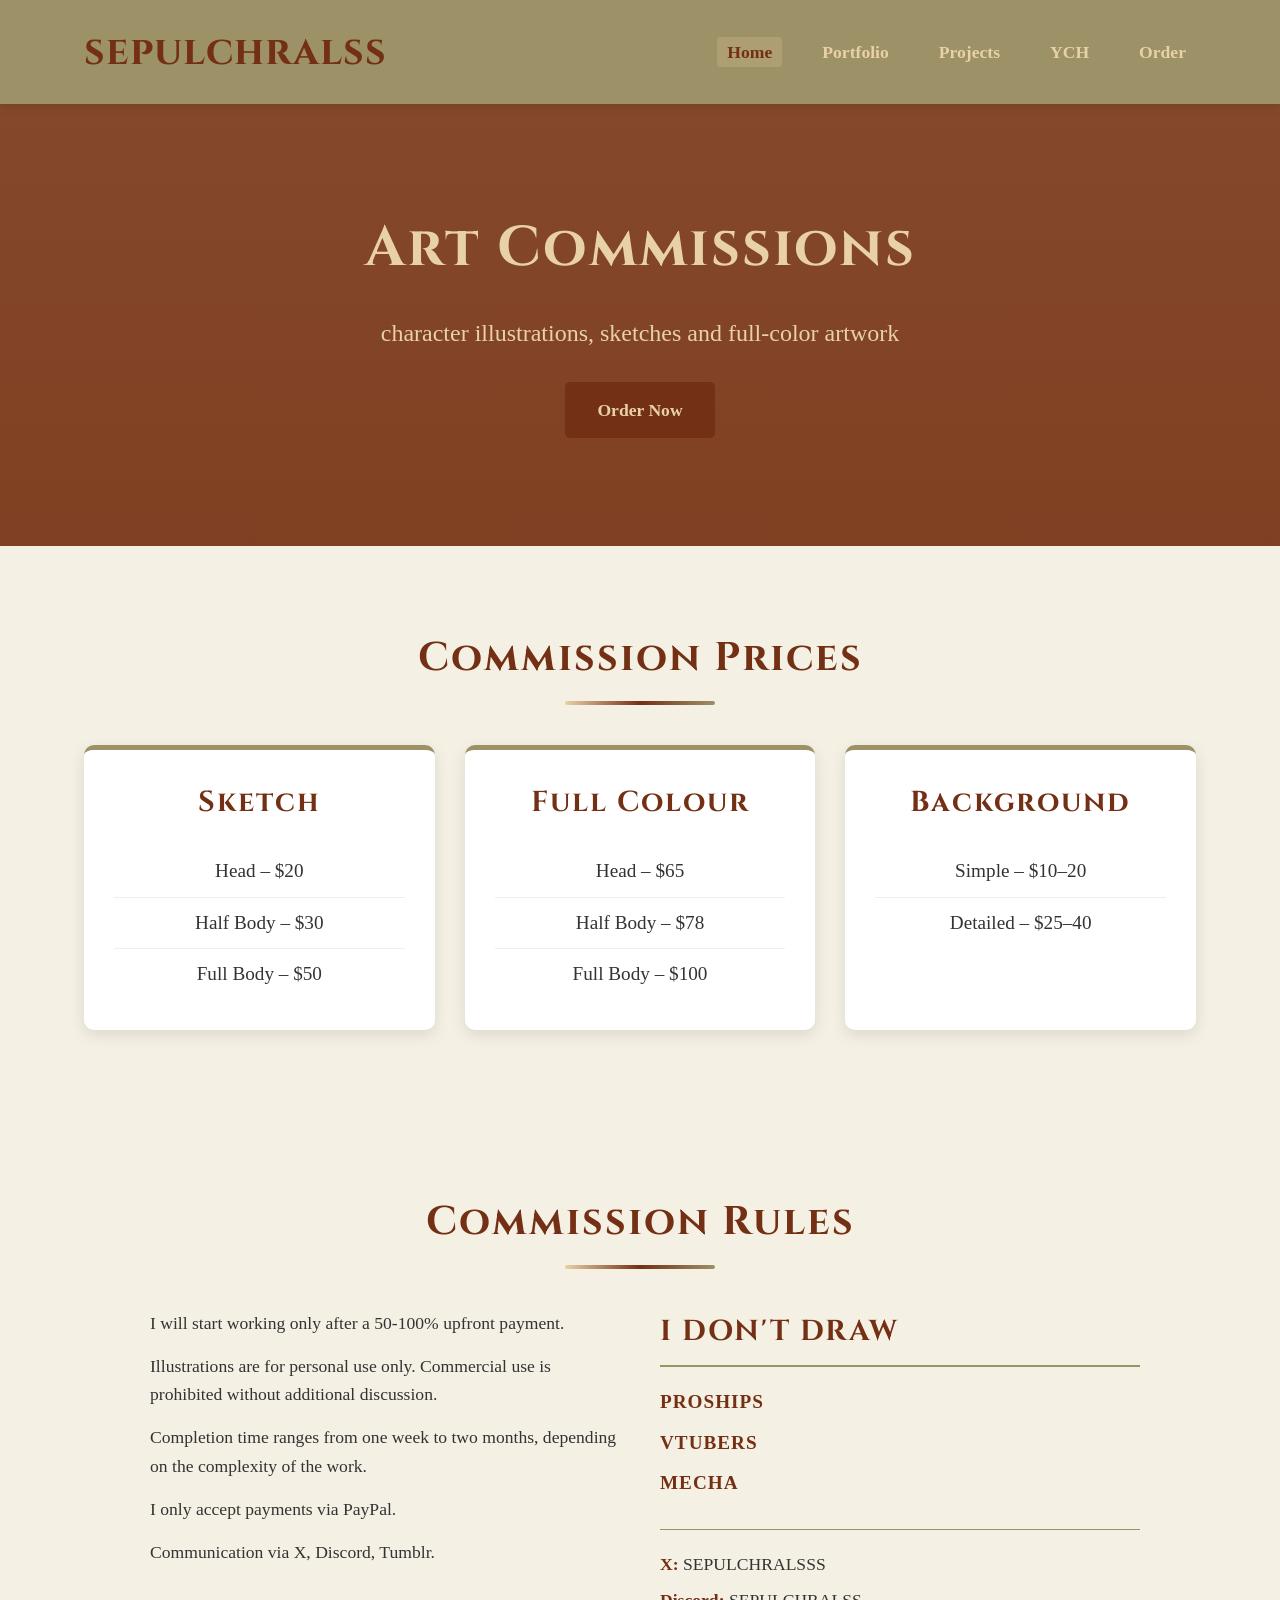
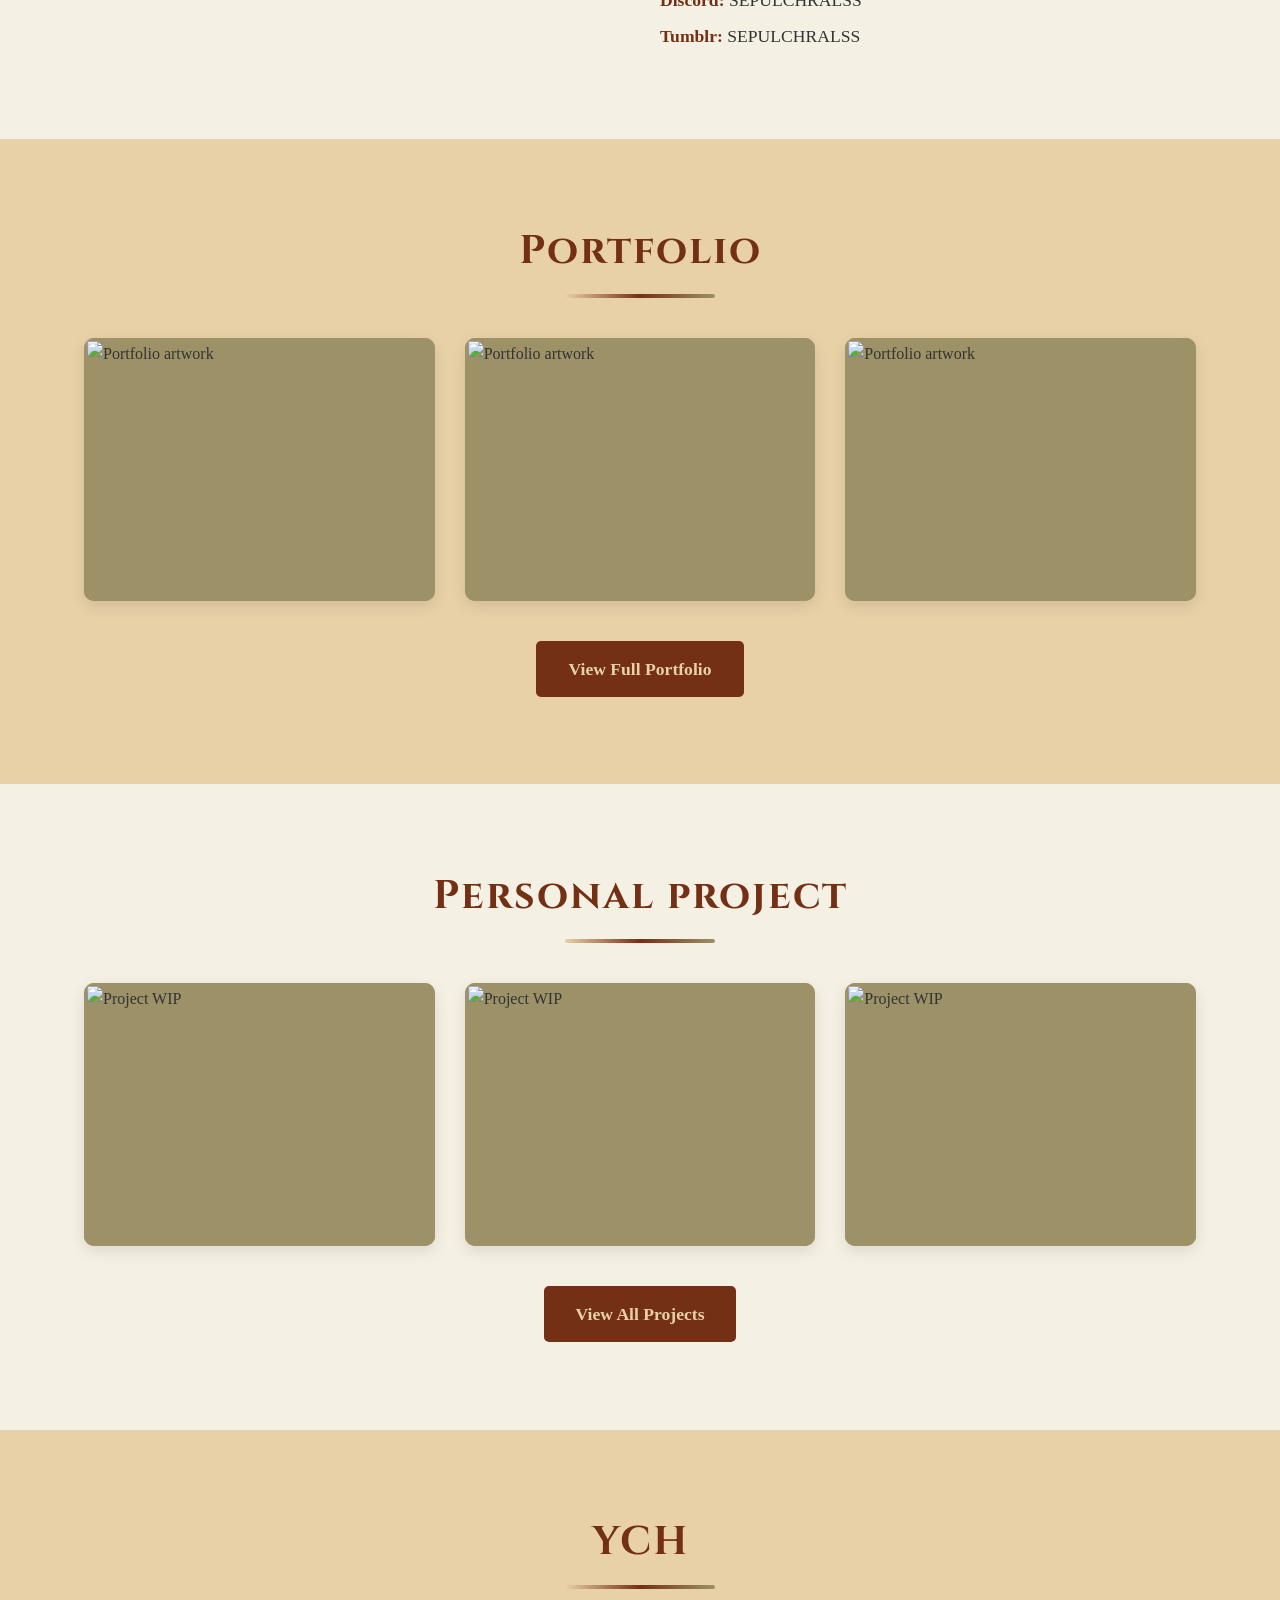
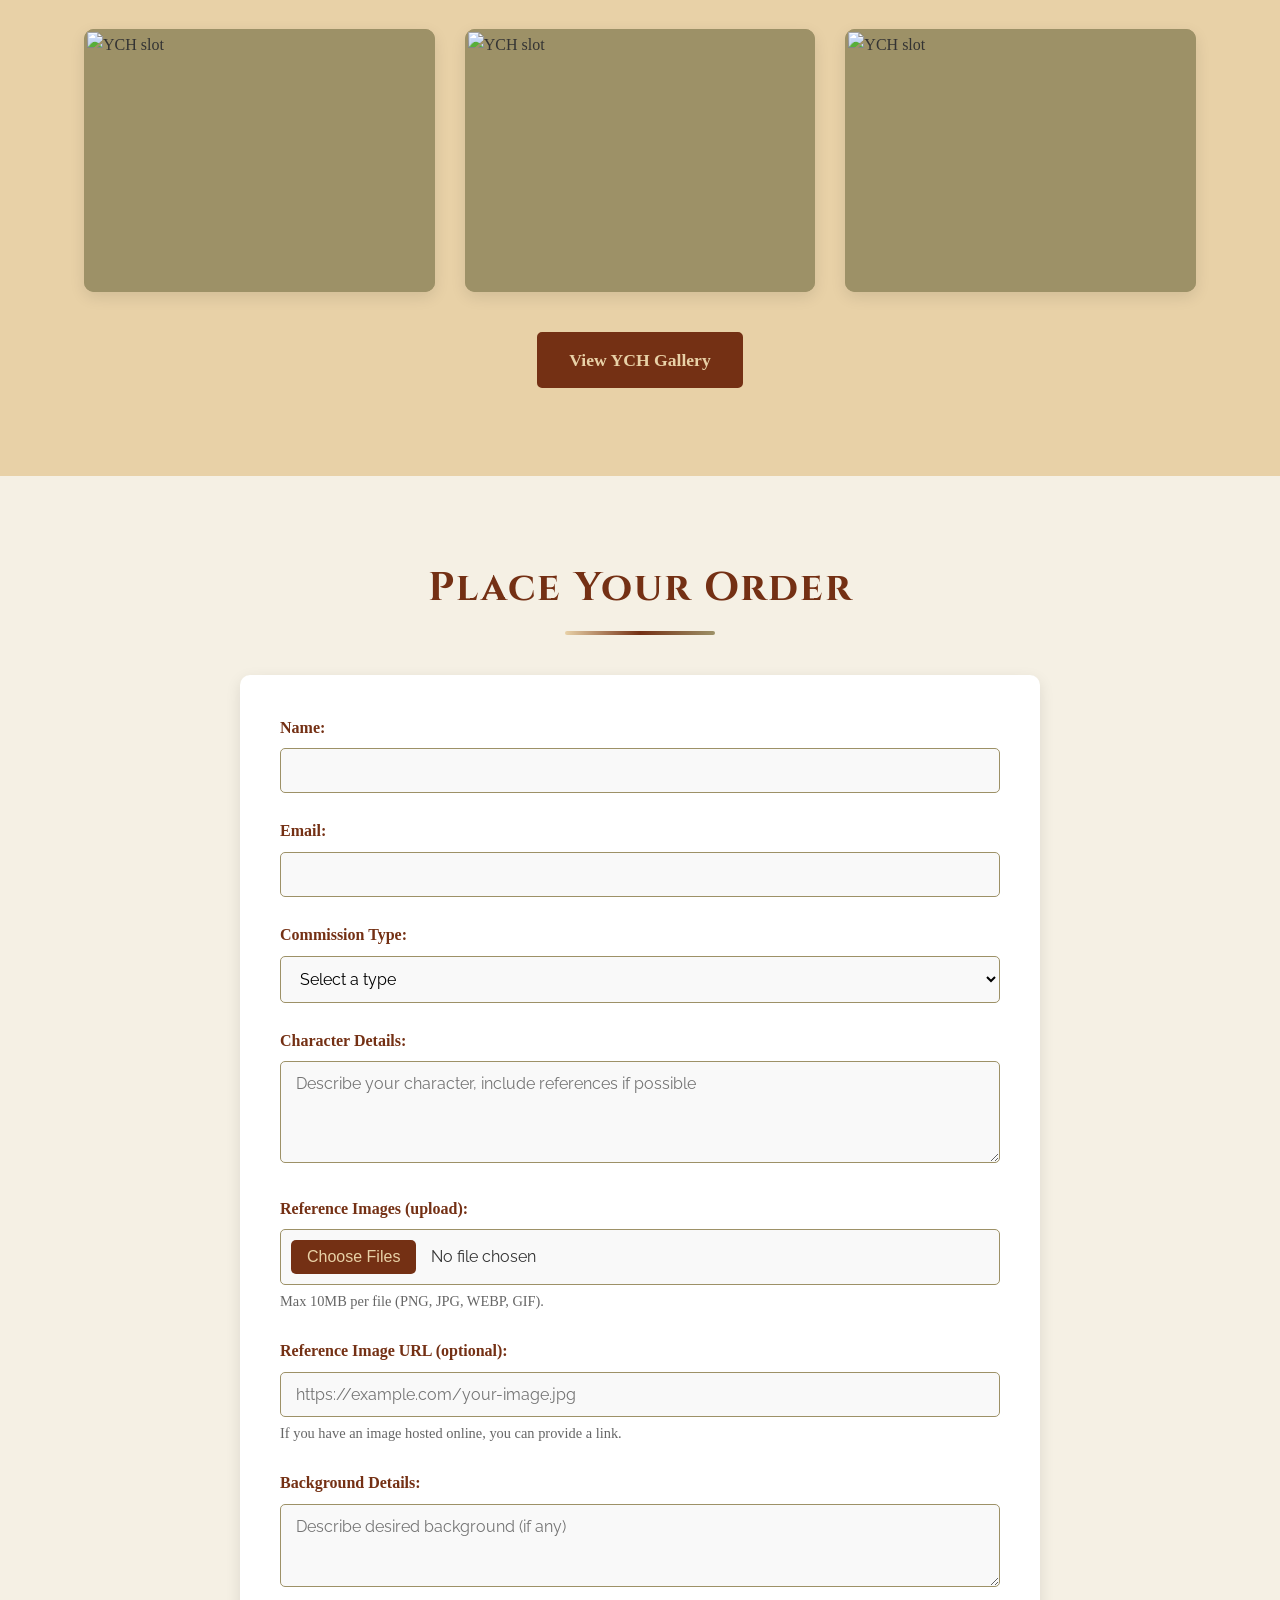
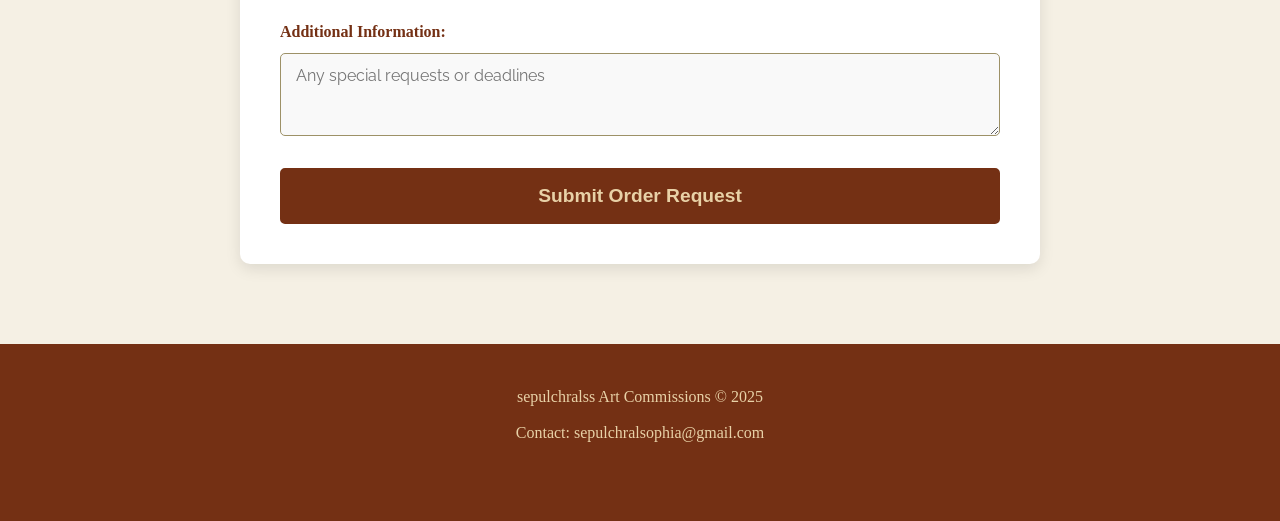
==== index.html @ 9fc71abe "Завантажую файли сайту" ====
<!DOCTYPE html>
<html lang="en">
<head>
    <meta charset="UTF-8">
    <meta name="viewport" content="width=device-width, initial-scale=1.0">
    <title>sepulchralss – Art Commissions</title>
    <link rel="stylesheet" href="style.css">
    <link rel="shortcut icon" href="images/favicon.ico"
    <link rel="stylesheet" href="https://cdnjs.cloudflare.com/ajax/libs/font-awesome/6.4.0/css/all.min.css">
    <link href="https://fonts.googleapis.com/css2?family=Cinzel:wght@400;700&family=Raleway:wght@300;400;600&display=swap" rel="stylesheet">
</head>

<body>
    <header>
        <div class="container">
            <div class="logo">
                <h1>sepulchralss</h1>
            </div>
            <nav>
                <ul>
                    <li><a href="index.html" class="active">Home</a></li>
                    <li><a href="portfolio.html">Portfolio</a></li>
                    <li><a href="projects.html">Projects</a></li>
                    <li><a href="ych.html">YCH</a></li>
                    <li><a href="#order-form">Order</a></li>
                </ul>
            </nav>
        </div>
    </header>

    <section class="hero">
        <div class="container">
            <div class="hero-content">
                <h2>Art Commissions</h2>
                <p>character illustrations, sketches and full-color artwork</p>
                <a href="#order-form" class="btn">Order Now</a>
            </div>
        </div>
    </section>

    <section class="pricing">
        <div class="container">
            <h2 class="section-title">Commission Prices</h2>
            <div class="pricing-table">
                <div class="pricing-category">
                    <h3>Sketch</h3>
                    <ul>
                        <li>Head – $20</li>
                        <li>Half Body – $30</li>
                        <li>Full Body – $50</li>
                    </ul>
                </div>
                <div class="pricing-category">
                    <h3>Full Colour</h3>
                    <ul>
                        <li>Head – $65</li>
                        <li>Half Body – $78</li>
                        <li>Full Body – $100</li>
                    </ul>
                </div>
                <div class="pricing-category">
                    <h3>Background</h3>
                    <ul>
                        <li>Simple – $10–20</li>
                        <li>Detailed – $25–40</li>
                    </ul>
                </div>
            </div>
        </div>
    </section>

    <!-- Terms & Conditions -->
    <section class="terms">
        <div class="container">
            <h2 class="section-title">Commission Rules</h2>
            <div class="terms-grid">
                <div class="terms-list">
                    <ul>
                        <li><i class="fas fa-check-circle"></i> I will start working only after a 50-100% upfront payment.</li>
                        <li><i class="fas fa-check-circle"></i> Illustrations are for personal use only. Commercial use is prohibited without additional discussion.</li>
                        <li><i class="fas fa-check-circle"></i> Completion time ranges from one week to two months, depending on the complexity of the work.</li>
                        <li><i class="fas fa-check-circle"></i> I only accept payments via PayPal.</li>
                        <li><i class="fas fa-check-circle"></i> Communication via X, Discord, Tumblr.</li>
                    </ul>
                </div>
                <div class="terms-dont">
                    <h3>I DON'T DRAW</h3>
                    <ul>
                        <li>PROSHIPS</li>
                        <li>VTUBERS</li>
                        <li>MECHA</li>
                    </ul>
                    <div class="social-handles">
                        <p><strong>X:</strong> SEPULCHRALSSS</p>
                        <p><strong>Discord:</strong> SEPULCHRALSS</p>
                        <p><strong>Tumblr:</strong> SEPULCHRALSS</p>
                    </div>
                </div>
            </div>
        </div>
    </section>

    <!-- Portfolio preview -->
    <section class="preview">
        <div class="container">
            <h2 class="section-title">Portfolio</h2>
            <div class="gallery-preview">
                <div class="gallery-item">
                    <img src="images/paimon.png" alt="Portfolio artwork" class="gallery-image" loading="lazy">
                </div>
                <div class="gallery-item">
                    <img src="images/dottore.png" alt="Portfolio artwork" class="gallery-image" loading="lazy">
                </div>
                <div class="gallery-item">
                    <img src="images/maekar.png" alt="Portfolio artwork" class="gallery-image" loading="lazy">
                </div>
            </div>
            <div class="view-more">
                <a href="portfolio.html" class="btn">View Full Portfolio</a>
            </div>
        </div>
    </section>

    <!-- Projects preview -->
    <section class="preview">
        <div class="container">
            <h2 class="section-title">Personal project</h2>
            <div class="gallery-preview">
                <div class="gallery-item">
                    <img src="images/sepulchral1.png" alt="Project WIP" class="gallery-image" loading="lazy">
                </div>
                <div class="gallery-item">
                    <img src="images/sepulchral2.png" alt="Project WIP" class="gallery-image" loading="lazy">
                </div>
                <div class="gallery-item">
                    <img src="images/sepulchral3.png" alt="Project WIP" class="gallery-image" loading="lazy">
                </div>
            </div>
            <div class="view-more">
                <a href="projects.html" class="btn">View All Projects</a>
            </div>
        </div>
    </section>

    <!-- YCH preview -->
    <section class="preview">
        <div class="container">
            <h2 class="section-title">YCH</h2>
            <div class="gallery-preview">
                <div class="gallery-item">
                    <img src="images/strade1.png" alt="YCH slot" class="gallery-image" loading="lazy">
                </div>
                <div class="gallery-item">
                    <img src="images/lawrense1.png" alt="YCH slot" class="gallery-image" loading="lazy">
                </div>
                <div class="gallery-item">
                    <img src="images/lawrense2.png" alt="YCH slot" class="gallery-image" loading="lazy">
                </div>
            </div>
            <div class="view-more">
                <a href="ych.html" class="btn">View YCH Gallery</a>
            </div>
        </div>
    </section>

    <section class="order-form" id="order-form">
    <div class="container">
        <h2 class="section-title">Place Your Order</h2>
        <form action="https://formspree.io/f/xzdawryr" method="POST" enctype="multipart/form-data" id="commission-form">
            <!-- захист від спаму -->
            <input type="text" name="_gotcha" style="display:none">

            <div class="form-group">
                <label for="name">Name:</label>
                <input type="text" id="name" name="name" required>
            </div>
            <div class="form-group">
                <label for="email">Email:</label>
                <input type="email" id="email" name="email" required>
            </div>
            <div class="form-group">
                <label for="type">Commission Type:</label>
                <select id="type" name="type" required>
                    <option value="">Select a type</option>
                    <option value="sketch-head">Sketch – Head ($20)</option>
                    <option value="sketch-half">Sketch – Half Body ($30)</option>
                    <option value="sketch-full">Sketch – Full Body ($50)</option>
                    <option value="color-head">Full Colour – Head ($65)</option>
                    <option value="color-half">Full Colour – Half Body ($78)</option>
                    <option value="color-full">Full Colour – Full Body ($100)</option>
                    <option value="background">Background ($10–40)</option>
                </select>
            </div>
            <div class="form-group">
                <label for="character">Character Details:</label>
                <textarea id="character" name="character" rows="4" placeholder="Describe your character, include references if possible" required></textarea>
            </div>
            <div class="form-group">
                <label for="character_images">Reference Images (upload):</label>
                <input type="file" id="character_images" name="character_images" accept="image/png, image/jpeg, image/webp, image/gif" multiple>
                <small class="form-text">Max 10MB per file (PNG, JPG, WEBP, GIF).</small>
            </div>
            <div class="form-group">
                <label for="reference_url">Reference Image URL (optional):</label>
                <input type="url" id="reference_url" name="reference_url" placeholder="https://example.com/your-image.jpg">
                <small class="form-text">If you have an image hosted online, you can provide a link.</small>
            </div>
            <div class="form-group">
                <label for="background">Background Details:</label>
                <textarea id="background" name="background" rows="3" placeholder="Describe desired background (if any)"></textarea>
            </div>
            <div class="form-group">
                <label for="additional">Additional Information:</label>
                <textarea id="additional" name="additional" rows="3" placeholder="Any special requests or deadlines"></textarea>
            </div>
            <button type="submit" class="btn submit-btn">Submit Order Request</button>
        </form>
    </div>
</section>
    <footer>
        <div class="container">
            <p>sepulchralss Art Commissions © 2025</p>
            <p>Contact: sepulchralsophia@gmail.com</p>
        <div class="social-icons">
            <a href="https://x.com/sepulchralsss" target="_blank" rel="noopener noreferrer" aria-label="X (Twitter)">
                <i class="fab fa-x-twitter"></i>
            </a>
            <a href="https://www.tumblr.com/sepulchralss" target="_blank" rel="noopener noreferrer" aria-label="Tumblr">
                <i class="fab fa-tumblr"></i>
            </a>
        </div>
    </div>
</footer>

    <script src="script.js"></script>
</body>
</html>
---- style.css ----
/* ===== RESET & BASE ===== */
* {
    margin: 0;
    padding: 0;
    box-sizing: border-box;
}

body {
    font-family: 'Cormorant Garamond', 'Garamond', serif;
    line-height: 1.6;
    color: #333;
    background-color: #E8D1A7; /* golden batter */
}


h1, h2, h3, .logo h1, .section-title {
    font-family: 'Cinzel', 'UnifrakturMaguntia', serif;
    letter-spacing: 2px; /* додаємо розрідження */
}

.container {
    width: 90%;
    max-width: 1200px;
    margin: 0 auto;
    padding: 0 20px;
}

/* ===== HEADER ===== */
header {
    background-color: #9D9167; /* olive harvest */
    padding: 20px 0;
    box-shadow: 0 2px 10px rgba(0,0,0,0.1);
    position: sticky;
    top: 0;
    z-index: 100;
}

header .container {
    display: flex;
    justify-content: space-between;
    align-items: center;
    flex-wrap: wrap;
}

.logo h1 {
    font-family: 'Cinzel', serif;
    font-size: 2.5rem;
    color: #743014; /* spiced wine */
    text-transform: lowercase;
    letter-spacing: 1px;
}

nav ul {
    display: flex;
    list-style: none;
    flex-wrap: wrap;
}

nav ul li {
    margin-left: 30px;
}

nav ul li a {
    text-decoration: none;
    color: #E8D1A7;
    font-weight: 600;
    font-size: 1.1rem;
    transition: color 0.3s;
    padding: 5px 10px;
    border-radius: 3px;
}

nav ul li a:hover,
nav ul li a.active {
    color: #743014;
    background-color: rgba(232, 209, 167, 0.2);
}

/* ===== HERO ===== */
.hero {
    background: linear-gradient(rgba(116,48,20,0.85), rgba(116,48,20,0.9));
    color: #E8D1A7;
    text-align: center;
    padding: 100px 0;
}

.hero-content h2 {
    font-family: 'Cinzel', serif;
    font-size: 3.5rem;
    margin-bottom: 20px;
}

.hero-content p {
    font-size: 1.5rem;
    margin-bottom: 30px;
    max-width: 700px;
    margin-left: auto;
    margin-right: auto;
}

/* ===== BUTTONS ===== */
.btn {
    display: inline-block;
    background-color: #743014;
    color: #E8D1A7;
    padding: 12px 30px;
    border-radius: 5px;
    text-decoration: none;
    font-weight: 600;
    font-size: 1.1rem;
    transition: all 0.3s;
    border: 2px solid #743014;
    cursor: pointer;
}

.btn:hover {
    background-color: #9D9167;
    border-color: #9D9167;
    color: #E8D1A7;
}

/* ===== SECTION TITLES ===== */
.section-title {
    font-family: 'Cinzel', serif;
    font-size: 2.5rem;
    color: #743014;
    text-align: center;
    margin-bottom: 40px;
    position: relative;
    padding-bottom: 15px;
}

.section-title::after {
    content: '';
    position: absolute;
    bottom: 0;
    left: 50%;
    transform: translateX(-50%);
    width: 100px;
    height: 3px;
    background-color: #9D9167;
}

.section-subtitle {
    text-align: center;
    color: #743014;
    font-size: 1.2rem;
    margin-bottom: 40px;
}

/* ===== PRICING TABLE ===== */
.pricing {
    padding: 80px 0;
    background-color: #f5f0e4;
}

.pricing-table {
    display: flex;
    justify-content: space-between;
    flex-wrap: wrap;
    gap: 30px;
}

.pricing-category {
    flex: 1;
    min-width: 280px;
    background-color: #fff;
    padding: 30px;
    border-radius: 10px;
    box-shadow: 0 5px 15px rgba(0,0,0,0.1);
    text-align: center;
    border-top: 5px solid #9D9167;
}

.pricing-category h3 {
    font-family: 'Cinzel', serif;
    font-size: 1.8rem;
    color: #743014;
    margin-bottom: 20px;
}

.pricing-category ul {
    list-style: none;
}

.pricing-category li {
    padding: 10px 0;
    border-bottom: 1px solid #eee;
    font-size: 1.2rem;
    color: #333;
}

.pricing-category li:last-child {
    border-bottom: none;
}

/* ===== TERMS SECTION ===== */
.terms {
    padding: 80px 0;
    background-color: #f5f0e4;
}

.terms-grid {
    display: grid;
    grid-template-columns: 1fr 1fr;
    gap: 40px;
    max-width: 1000px;
    margin: 0 auto;
}

.terms-list ul,
.terms-dont ul {
    list-style: none;
    padding: 0;
}

.terms-list li {
    margin-bottom: 15px;
    font-size: 1.1rem;
    display: flex;
    align-items: center;
    gap: 10px;
}

.terms-list i {
    color: #743014;
    font-size: 1.3rem;
    flex-shrink: 0;
}

.terms-dont h3 {
    font-family: 'Cinzel', serif;
    font-size: 1.8rem;
    color: #743014;
    margin-bottom: 20px;
    border-bottom: 2px solid #9D9167;
    padding-bottom: 10px;
}

.terms-dont ul li {
    margin-bottom: 10px;
    font-size: 1.2rem;
    font-weight: 600;
    color: #743014;
    text-transform: uppercase;
    letter-spacing: 1px;
}

.social-handles {
    margin-top: 30px;
    padding-top: 20px;
    border-top: 1px solid #9D9167;
}

.social-handles p {
    font-size: 1.1rem;
    margin-bottom: 8px;
    color: #333;
}

.social-handles strong {
    color: #743014;
    font-weight: 700;
}

/* ===== GALLERY (preview & full) ===== */
.preview {
    padding: 80px 0;
}

.preview:nth-child(even) {
    background-color: #f5f0e4;
}

.gallery-preview {
    display: flex;
    justify-content: space-between;
    gap: 30px;
    margin-bottom: 40px;
    flex-wrap: wrap;
}

/* Загальні стилі для контейнерів зображень */
.gallery-item {
    position: relative;
    width: 100%;
    background-color: #9D9167; /* фон під час завантаження */
    border-radius: 10px;
    overflow: hidden;
    box-shadow: 0 5px 15px rgba(0,0,0,0.1);
    aspect-ratio: 4 / 3; /* однакове співвідношення для всіх */
}

.gallery-preview .gallery-item {
    flex: 1 1 250px; /* дозволяє переноситись на малих екранах */
}

.gallery-image {
    position: absolute;
    top: 0;
    left: 0;
    width: 100%;
    height: 100%;
    object-fit: cover; /* заповнює контейнер, може трохи обрізати, але зберігає пропорції */
    object-position: center;
    transition: transform 0.3s ease;
    /* Покращення якості */
    image-rendering: -webkit-optimize-contrast;
    image-rendering: crisp-edges;
    -ms-interpolation-mode: bicubic;
}

/* при наведенні – легке збільшення */
.gallery-item:hover .gallery-image {
    transform: scale(1.03);
}

.view-more, .back-home {
    text-align: center;
    margin-top: 20px;
}

/* ===== FULL GALLERY GRID ===== */
.gallery-full {
    padding: 80px 0;
}

.gallery-grid {
    display: grid;
    grid-template-columns: repeat(auto-fill, minmax(280px, 1fr));
    gap: 30px;
    margin-bottom: 40px;
}

/* ===== ORDER FORM ===== */
.order-form {
    padding: 80px 0;
    background-color: #f5f0e4;
}

form {
    max-width: 800px;
    margin: 0 auto;
    background-color: #fff;
    padding: 40px;
    border-radius: 10px;
    box-shadow: 0 5px 15px rgba(0,0,0,0.1);
}

.form-group {
    margin-bottom: 25px;
}

.form-group label {
    display: block;
    margin-bottom: 8px;
    font-weight: 600;
    color: #743014;
}

.form-group input,
.form-group select,
.form-group textarea {
    width: 100%;
    padding: 12px 15px;
    border: 1px solid #9D9167;
    border-radius: 5px;
    font-family: 'Raleway', sans-serif;
    font-size: 1rem;
    background-color: #f9f9f9;
}

.form-group input:focus,
.form-group select:focus,
.form-group textarea:focus {
    outline: none;
    border-color: #743014;
    box-shadow: 0 0 5px rgba(116,48,20,0.3);
}

.submit-btn {
    width: 100%;
    padding: 15px;
    font-size: 1.2rem;
}

/* ===== FOOTER ===== */
footer {
    background-color: #743014;
    color: #E8D1A7;
    padding: 40px 0;
    text-align: center;
}

footer p {
    margin-bottom: 10px;
}

.social-icons a {
    color: #E8D1A7;
    font-size: 1.5rem;
    margin: 0 15px;
    transition: color 0.3s;
    display: inline-block;
}

.social-icons a:hover {
    color: #9D9167;
}

/* ===== RESPONSIVE ===== */
@media (max-width: 992px) {
    .gallery-preview {
        flex-direction: column;
    }
    .gallery-preview .gallery-item {
        width: 100%;
        max-width: 500px;
        margin: 0 auto;
    }
    .terms-grid {
        grid-template-columns: 1fr;
        gap: 30px;
    }
}

@media (max-width: 768px) {
    header .container {
        flex-direction: column;
        text-align: center;
    }
    nav ul {
        justify-content: center;
        margin-top: 15px;
    }
    nav ul li {
        margin: 5px 15px;
    }
    .hero-content h2 {
        font-size: 2.5rem;
    }
    .hero-content p {
        font-size: 1.2rem;
    }
    .section-title {
        font-size: 2rem;
    }
    form {
        padding: 25px;
    }
}

/* Стилі для тексту-підказки під полем файлу */
.form-text {
    display: block;
    margin-top: 5px;
    font-size: 0.9rem;
    color: #666;
}

/* Стилізація самого поля файлу (можна за бажанням) */
input[type="file"] {
    padding: 10px;
    background-color: #f9f9f9;
    border: 1px solid #9D9167;
    border-radius: 5px;
    width: 100%;
    cursor: pointer;
}

input[type="file"]::file-selector-button {
    background-color: #743014;
    color: #E8D1A7;
    border: none;
    padding: 8px 16px;
    border-radius: 5px;
    margin-right: 15px;
    cursor: pointer;
    transition: background-color 0.3s;
}

input[type="file"]::file-selector-button:hover {
    background-color: #9D9167;
}

.gallery-item {
    transition: box-shadow 0.3s ease;
}

.gallery-item:hover {
    box-shadow: 0 15px 30px rgba(116, 48, 20, 0.2); /* spiced wine з прозорістю */
}

.section-title::after {
    content: '';
    position: absolute;
    bottom: 0;
    left: 50%;
    transform: translateX(-50%);
    width: 150px;
    height: 4px;
    background: linear-gradient(90deg, #E8D1A7, #743014, #9D9167);
    border-radius: 2px;
}

.gallery-item:hover .gallery-image {
    transform: scale(1.08);
}

.gallery-image {
    border: 3px solid #9D9167; /* olive harvest */
    box-sizing: border-box;
}

.btn {
    position: relative;
    overflow: hidden;
    transition: all 0.3s;
}

.btn::after {
    content: '';
    position: absolute;
    top: 50%;
    left: 50%;
    width: 0;
    height: 0;
    border-radius: 50%;
    background: rgba(232, 209, 167, 0.5);
    transform: translate(-50%, -50%);
    transition: width 0.5s, height 0.5s;
}

.btn:hover::after {
    width: 300px;
    height: 300px;
}

.btn:active {
    transform: scale(0.98);
}

@keyframes fadeInUp {
    from {
        opacity: 0;
        transform: translateY(30px);
    }
    to {
        opacity: 1;
        transform: translateY(0);
    }
}

.gallery-item, .pricing-category, .terms-grid {
    animation: fadeInUp 0.8s ease-out forwards;
}

.social-icons a {
    color: #E8D1A7;
    font-size: 1.8rem;
    margin: 0 10px;
    transition: color 0.3s, transform 0.2s;
}

.social-icons a:hover {
    color: #9D9167;
    transform: scale(1.1);
}

.social-handles a {
    color: #743014;
    text-decoration: none;
    border-bottom: 1px dotted #9D9167;
}

.social-handles a:hover {
    color: #9D9167;
    border-bottom-style: solid;
}
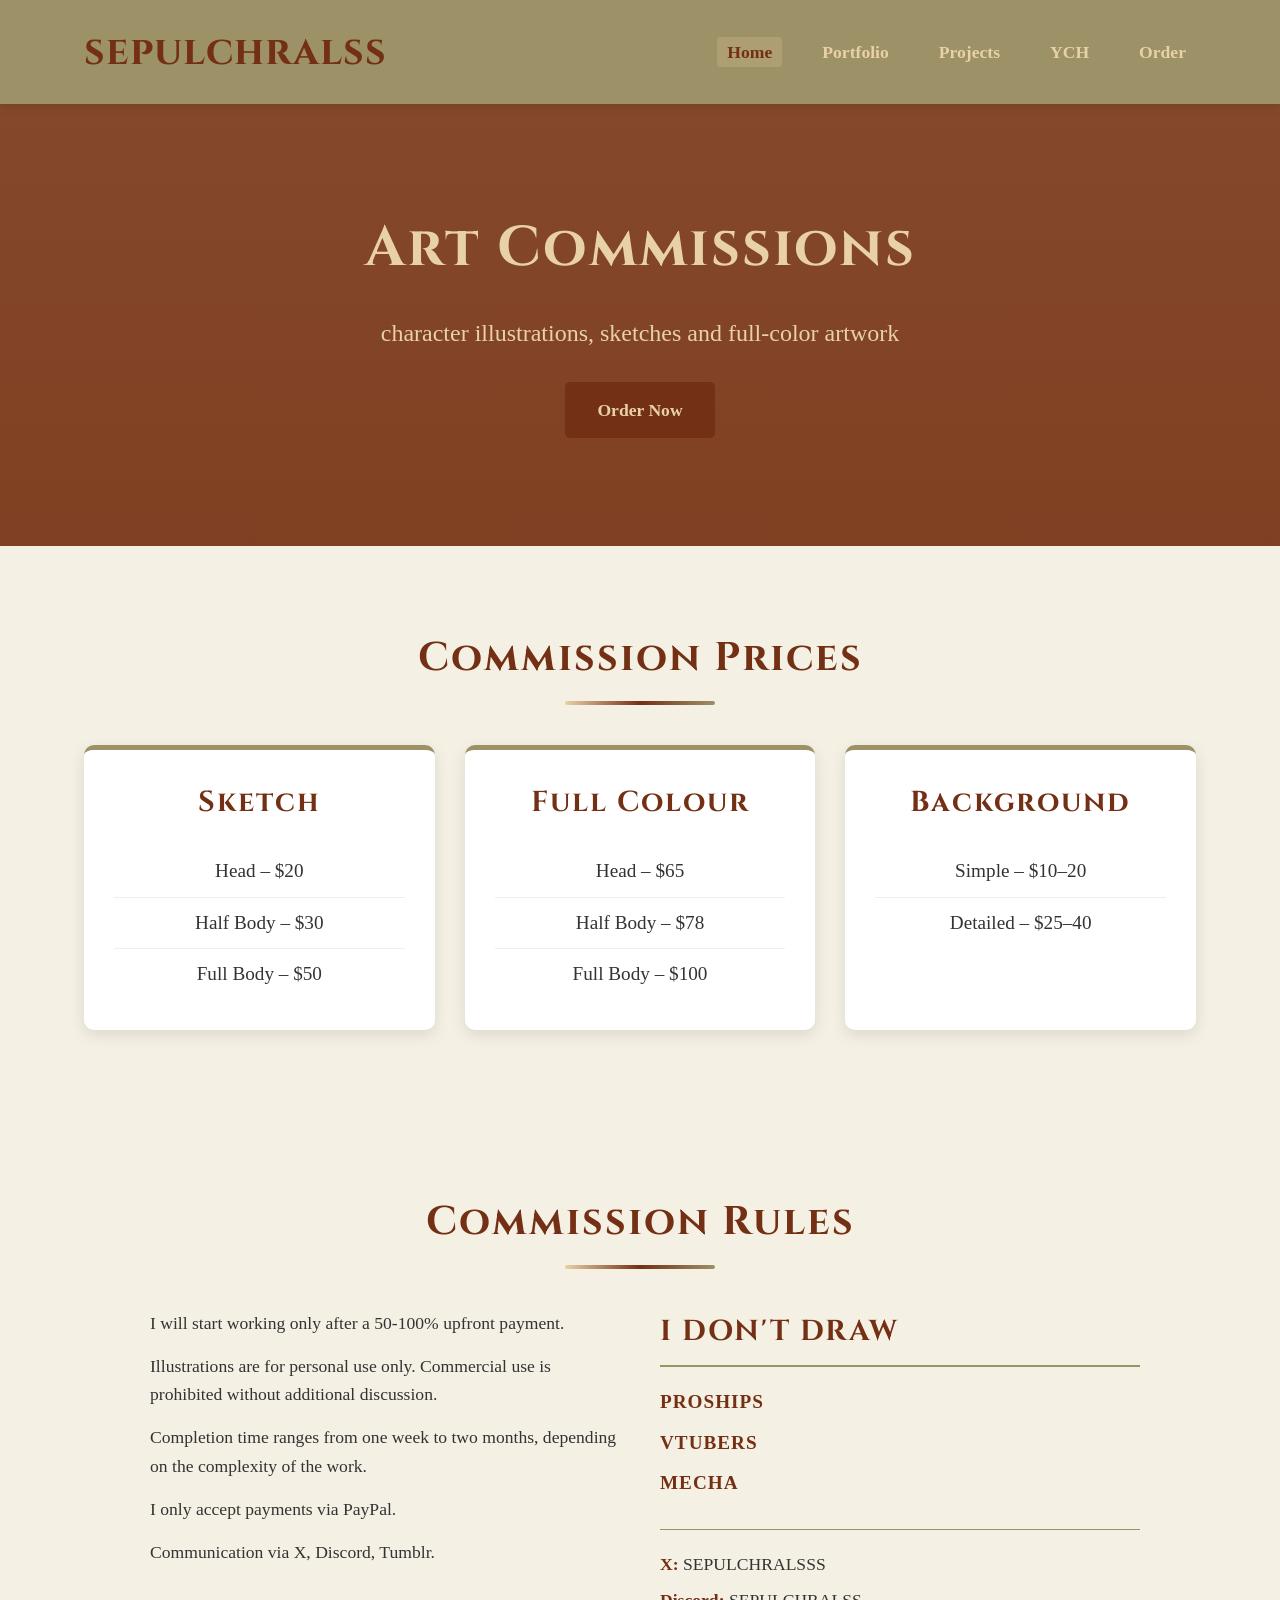
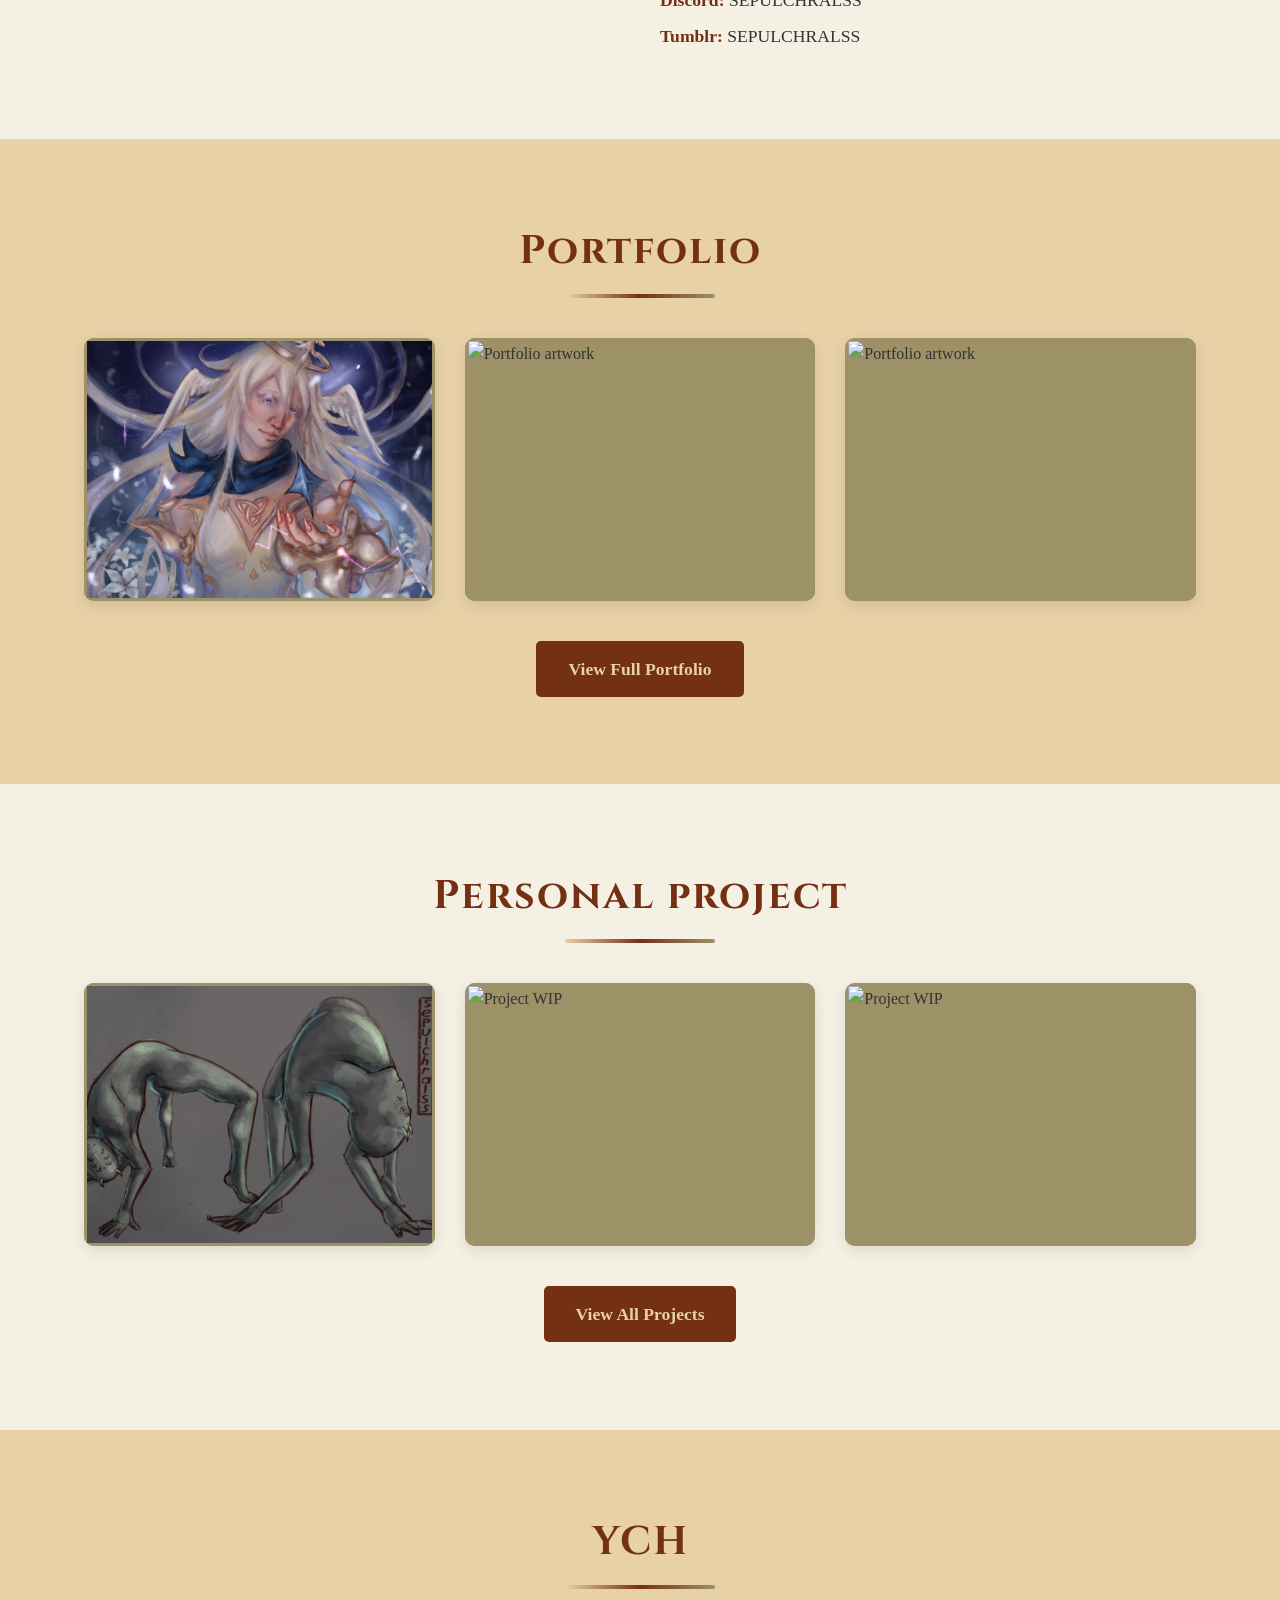
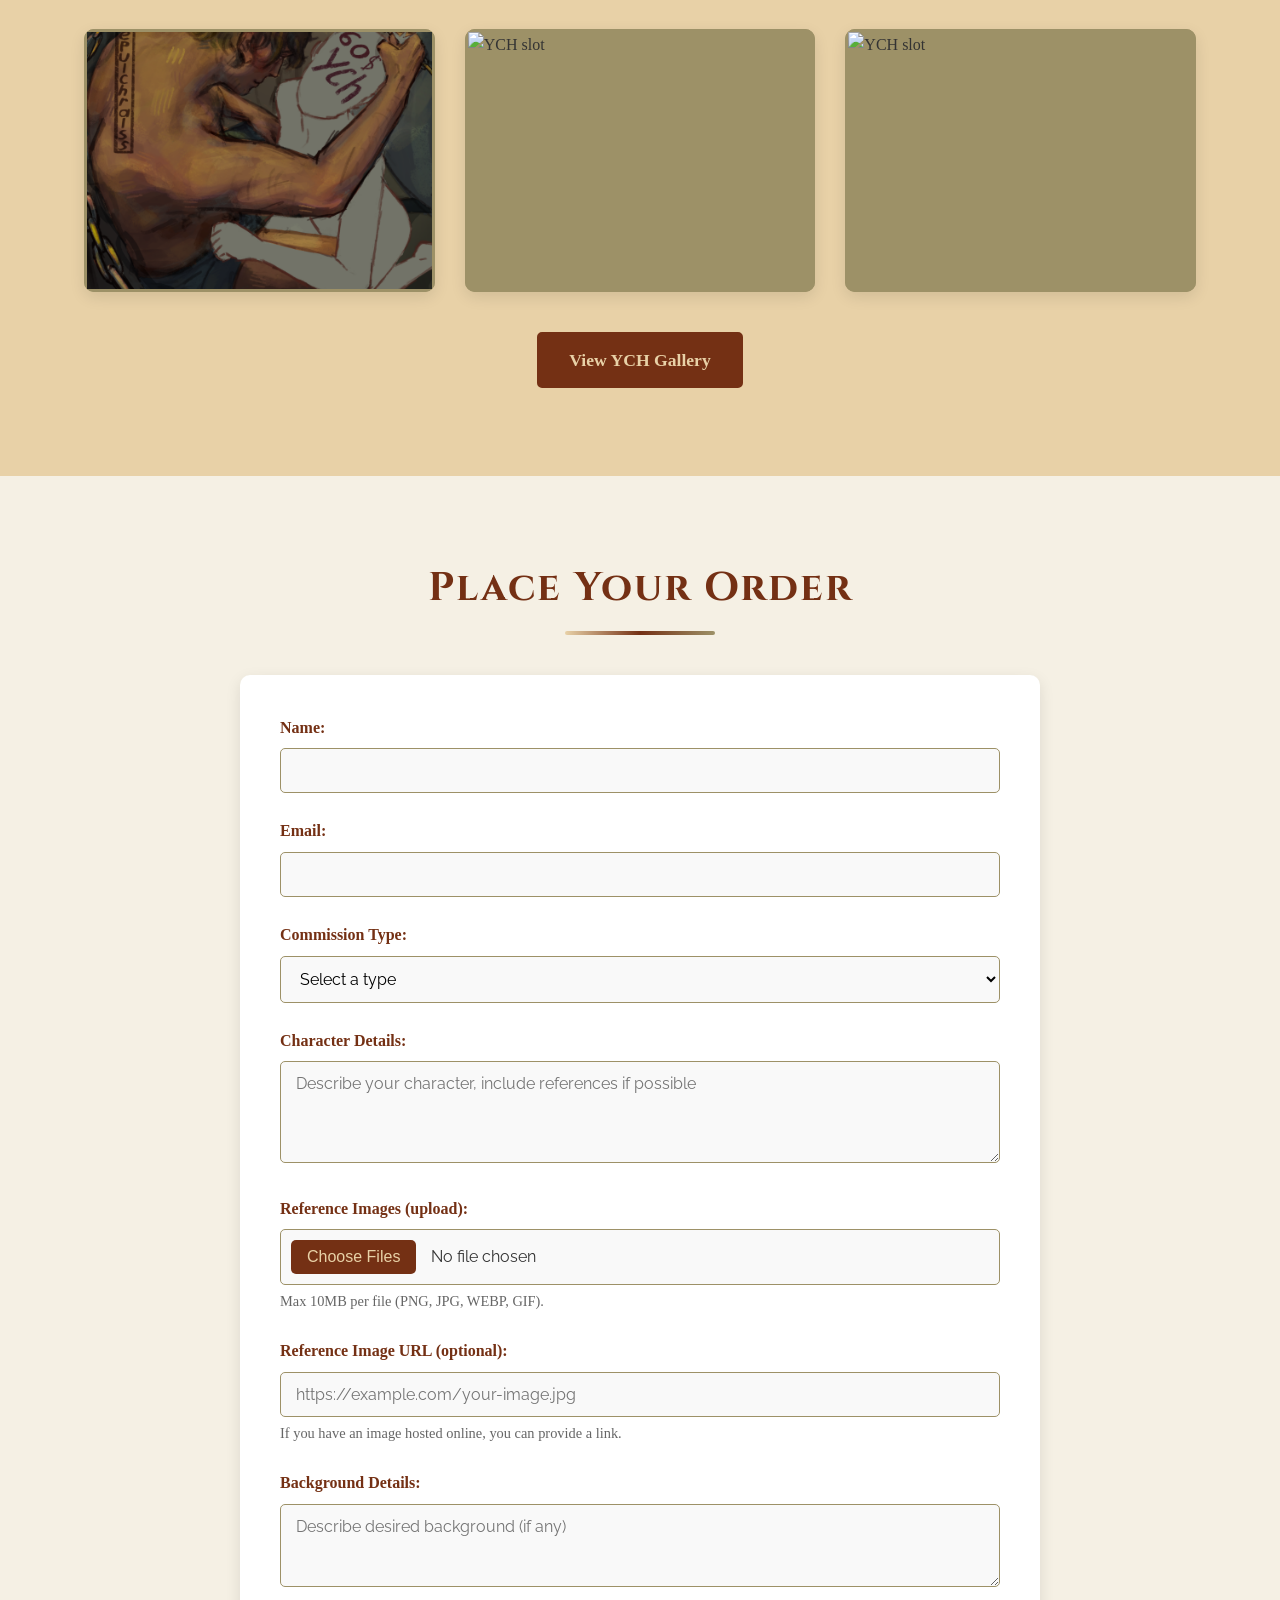
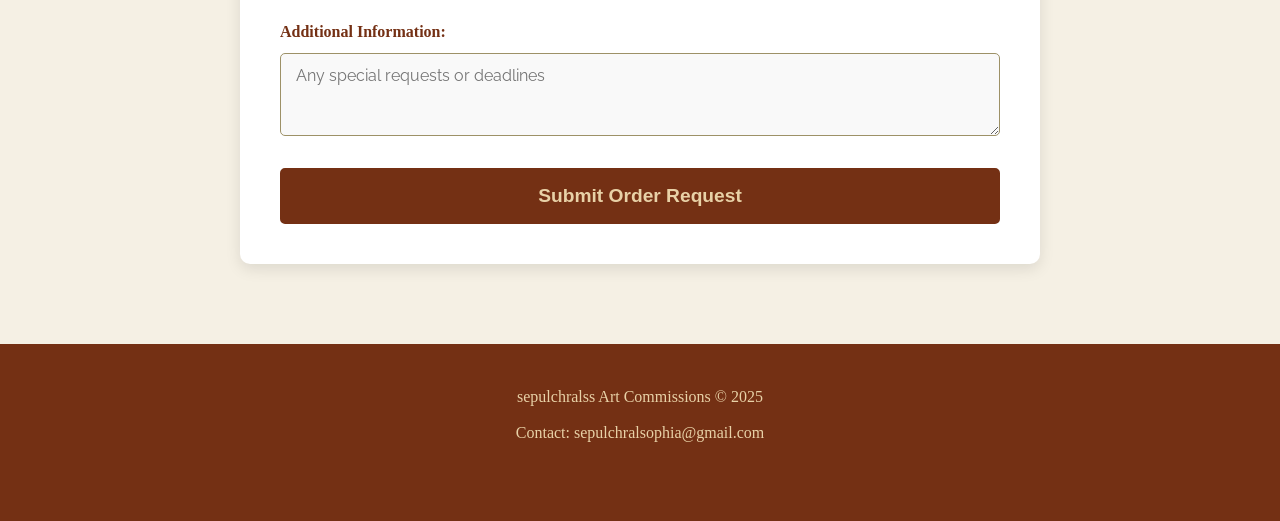
==== commit ede5367a: "Add files via upload" ====
--- a/index.html
+++ b/index.html
@@ -112,7 +112,7 @@
                     <img src="images/dottore.png" alt="Portfolio artwork" class="gallery-image" loading="lazy">
                 </div>
                 <div class="gallery-item">
-                    <img src="images/maekar.png" alt="Portfolio artwork" class="gallery-image" loading="lazy">
+                    <img src="images/ren.png" alt="Portfolio artwork" class="gallery-image" loading="lazy">
                 </div>
             </div>
             <div class="view-more">
@@ -154,7 +154,7 @@
                     <img src="images/lawrense1.png" alt="YCH slot" class="gallery-image" loading="lazy">
                 </div>
                 <div class="gallery-item">
-                    <img src="images/lawrense2.png" alt="YCH slot" class="gallery-image" loading="lazy">
+                    <img src="images/lawrense3.png" alt="YCH slot" class="gallery-image" loading="lazy">
                 </div>
             </div>
             <div class="view-more">
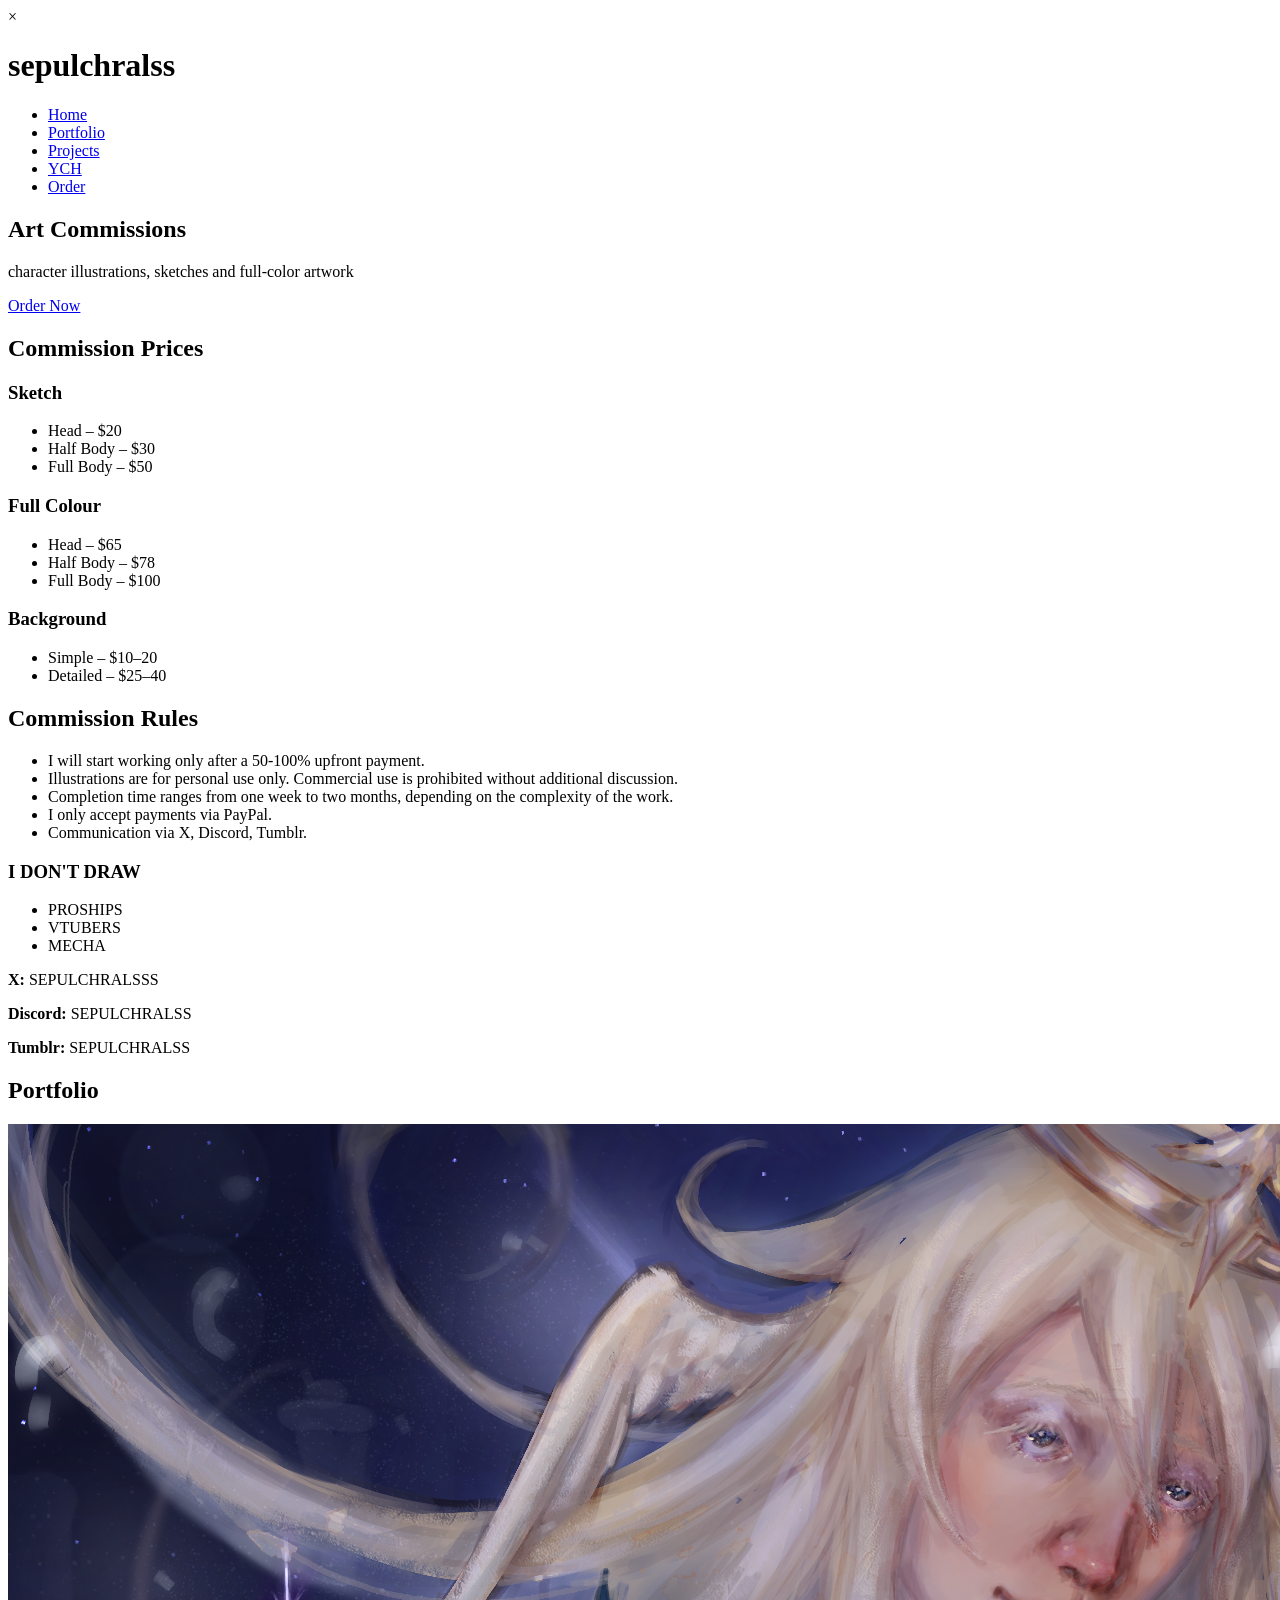
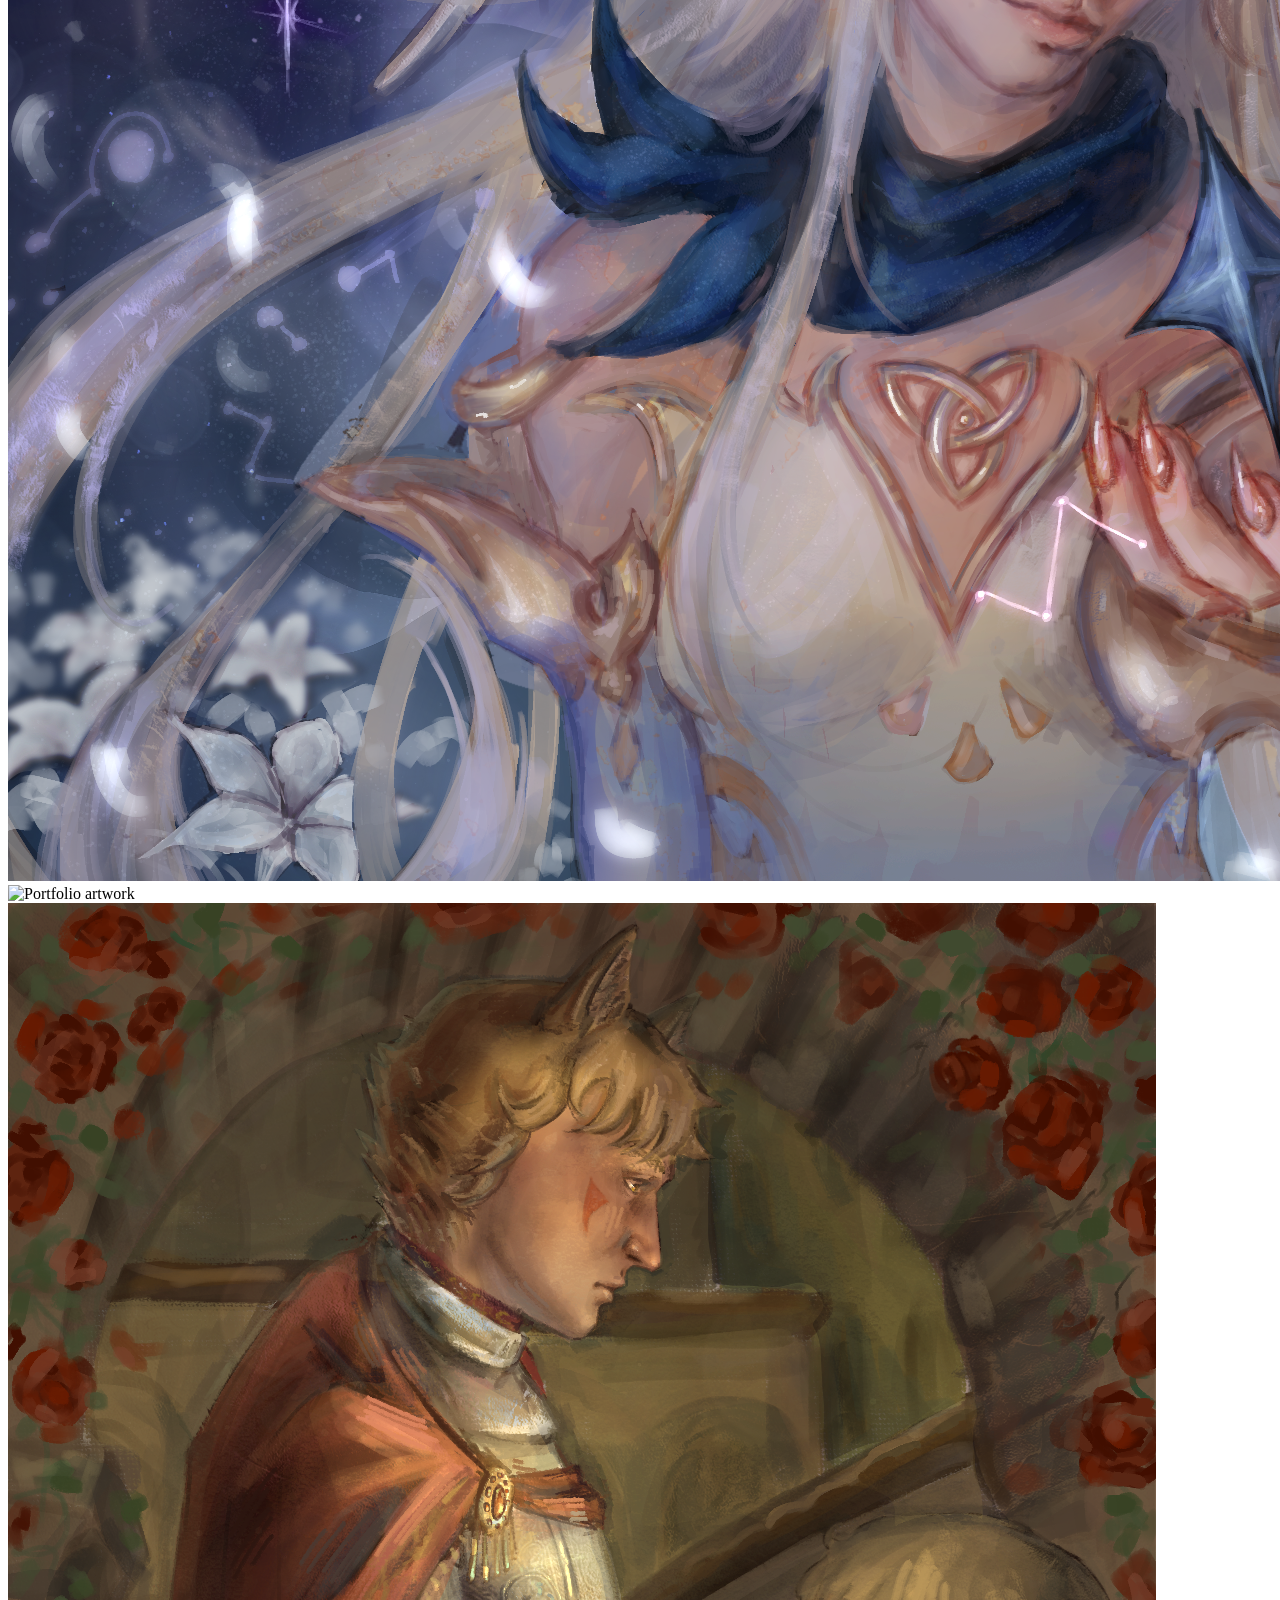
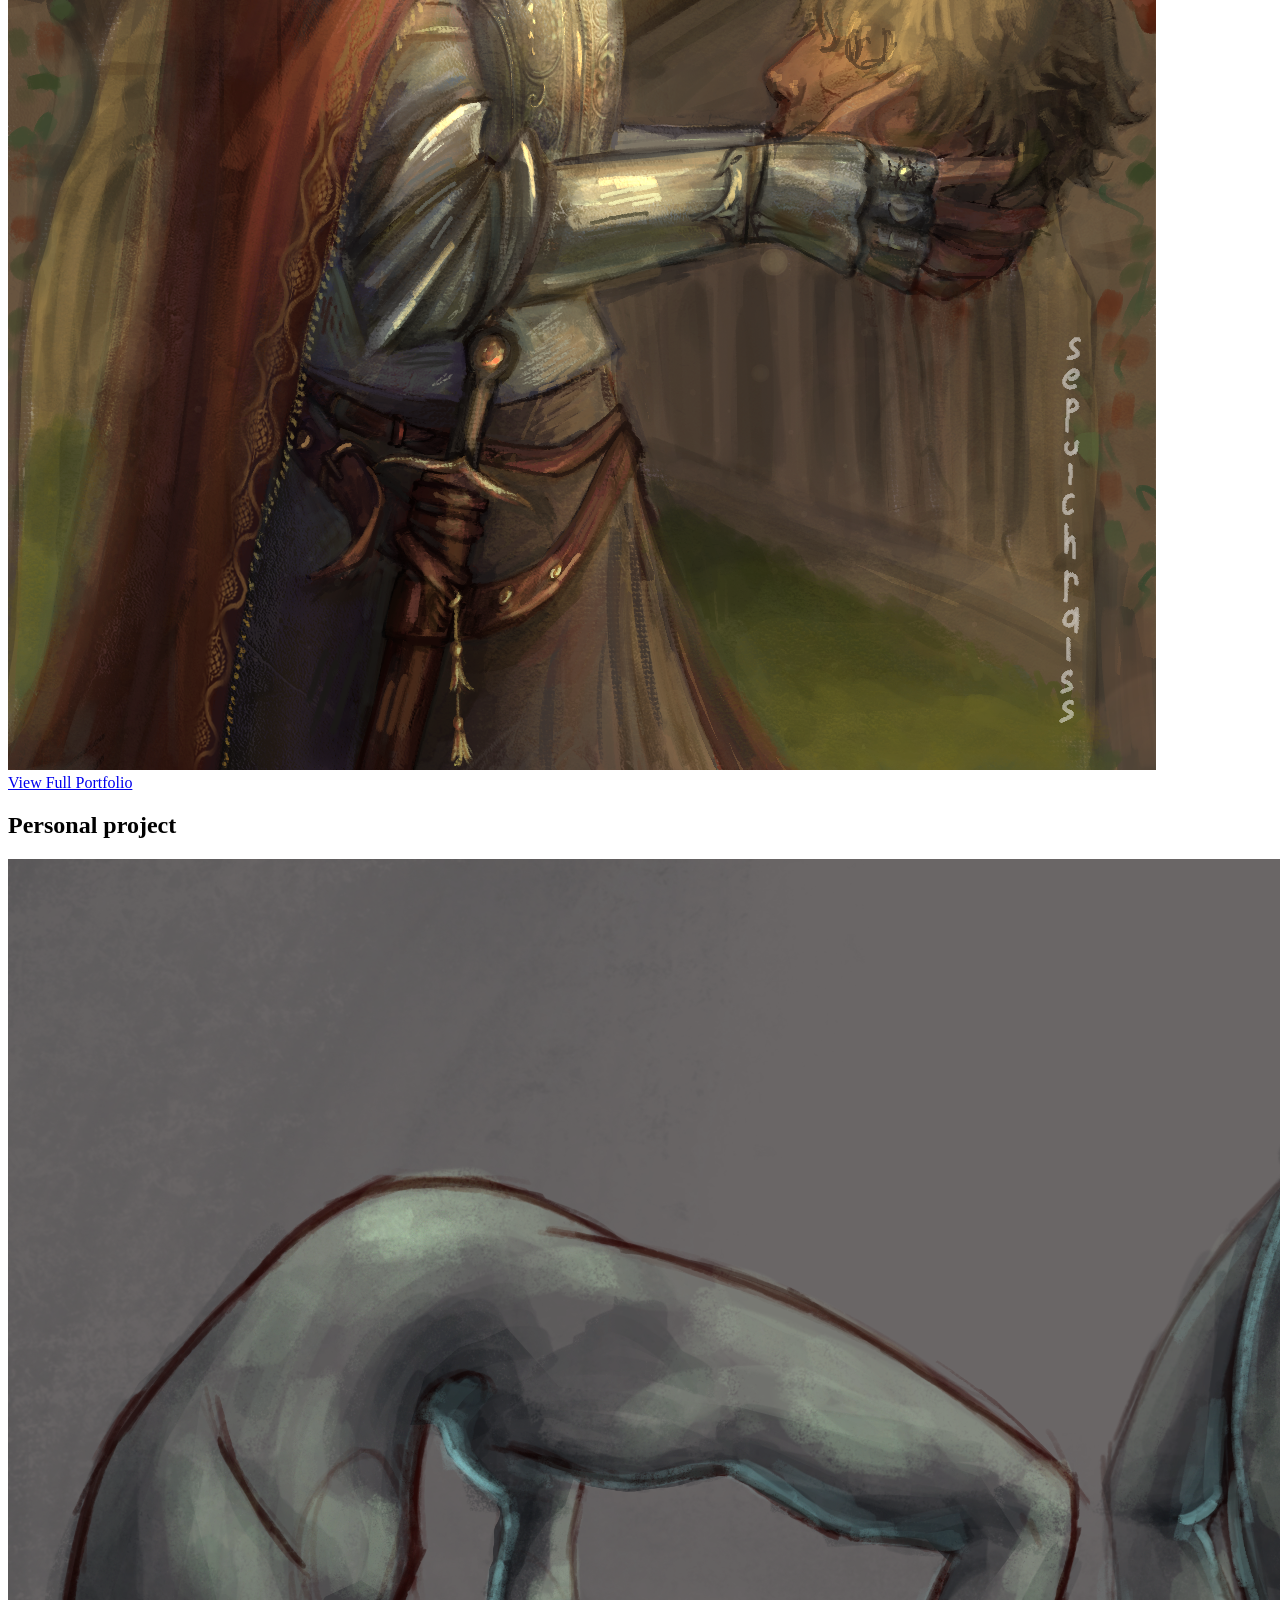
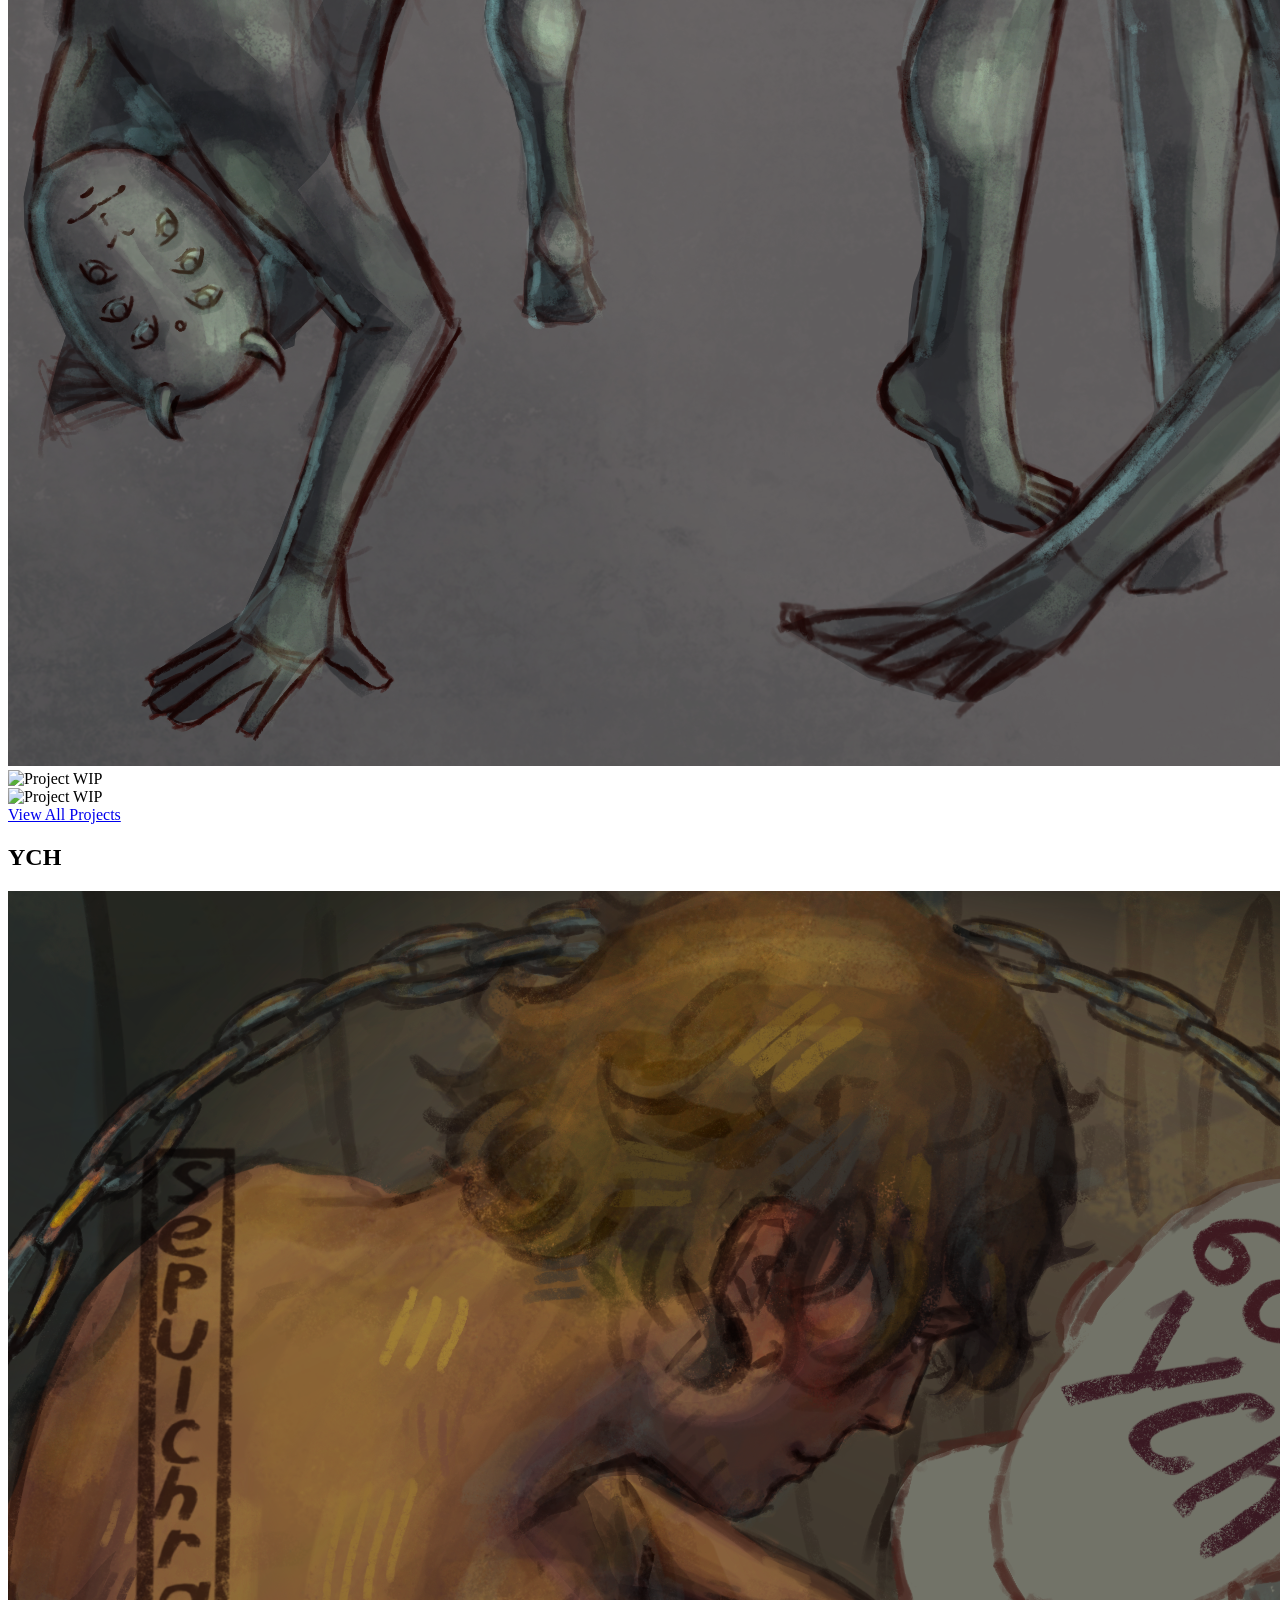
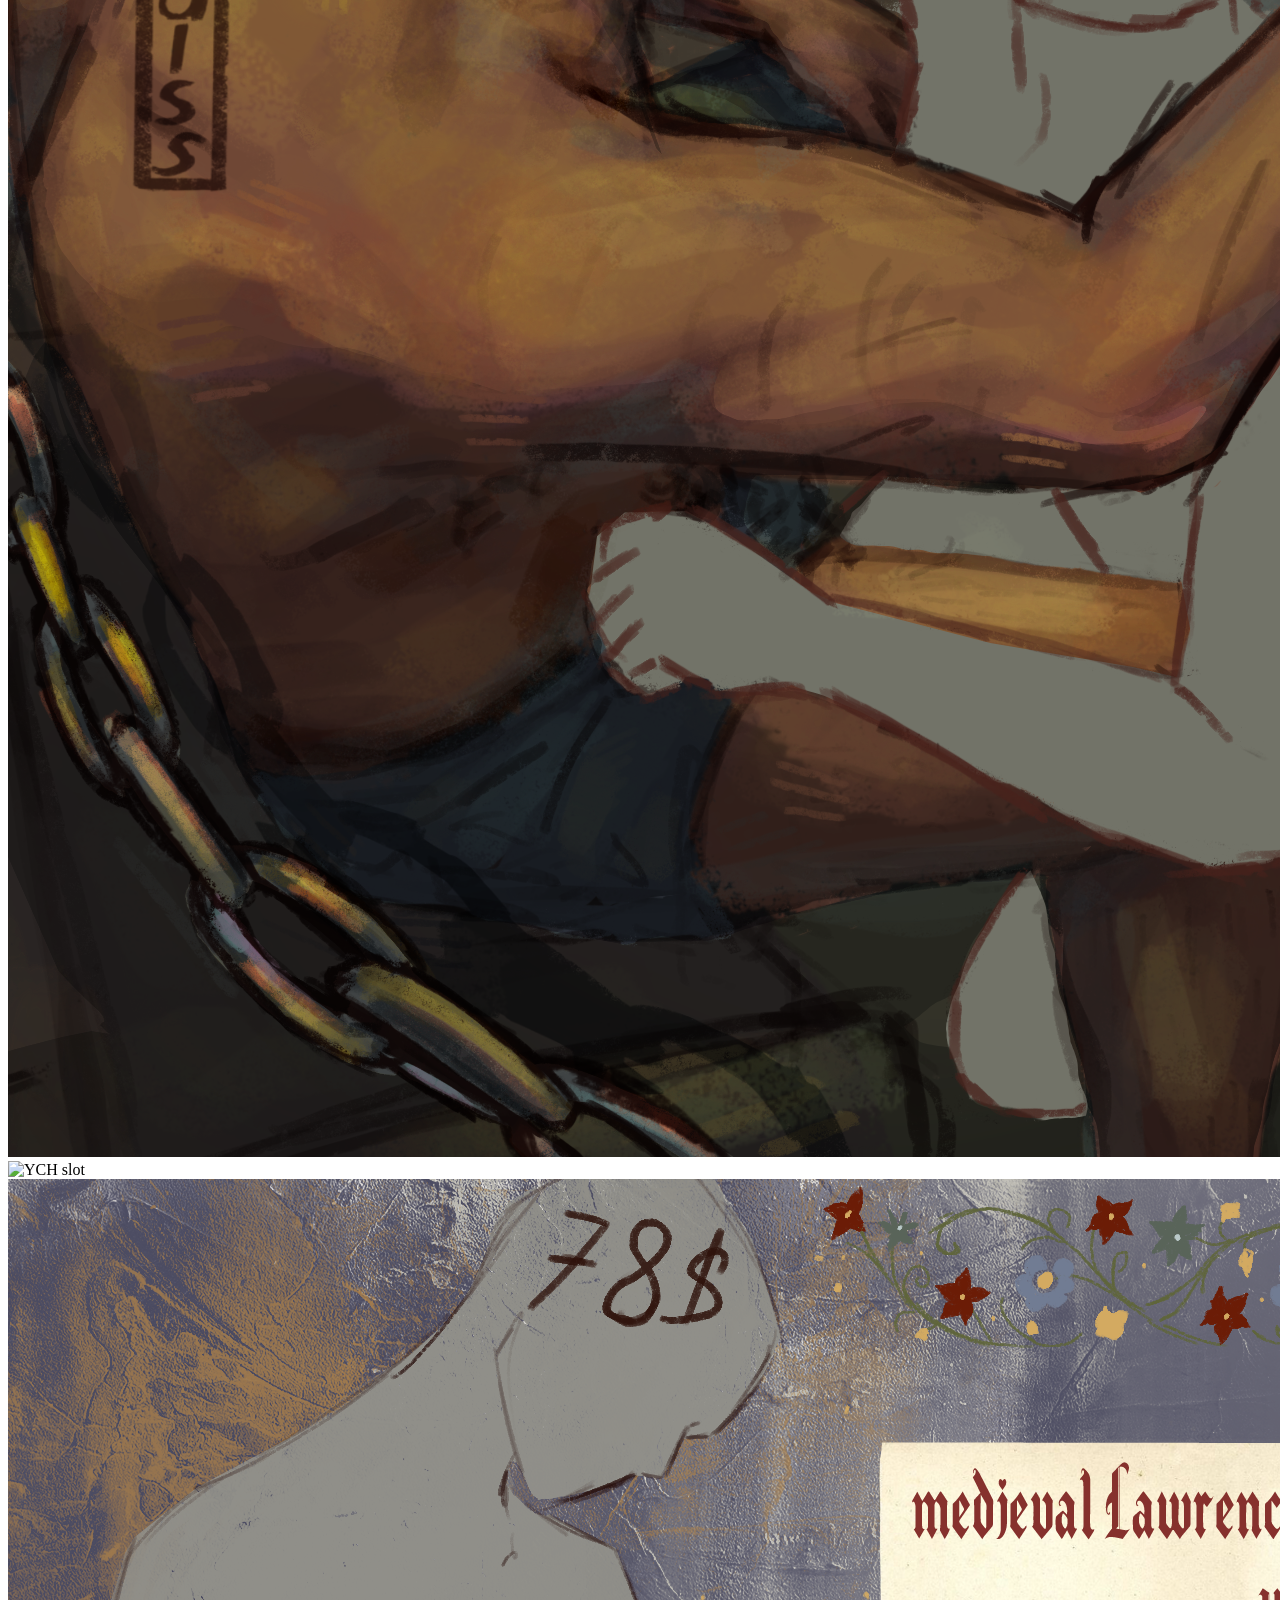
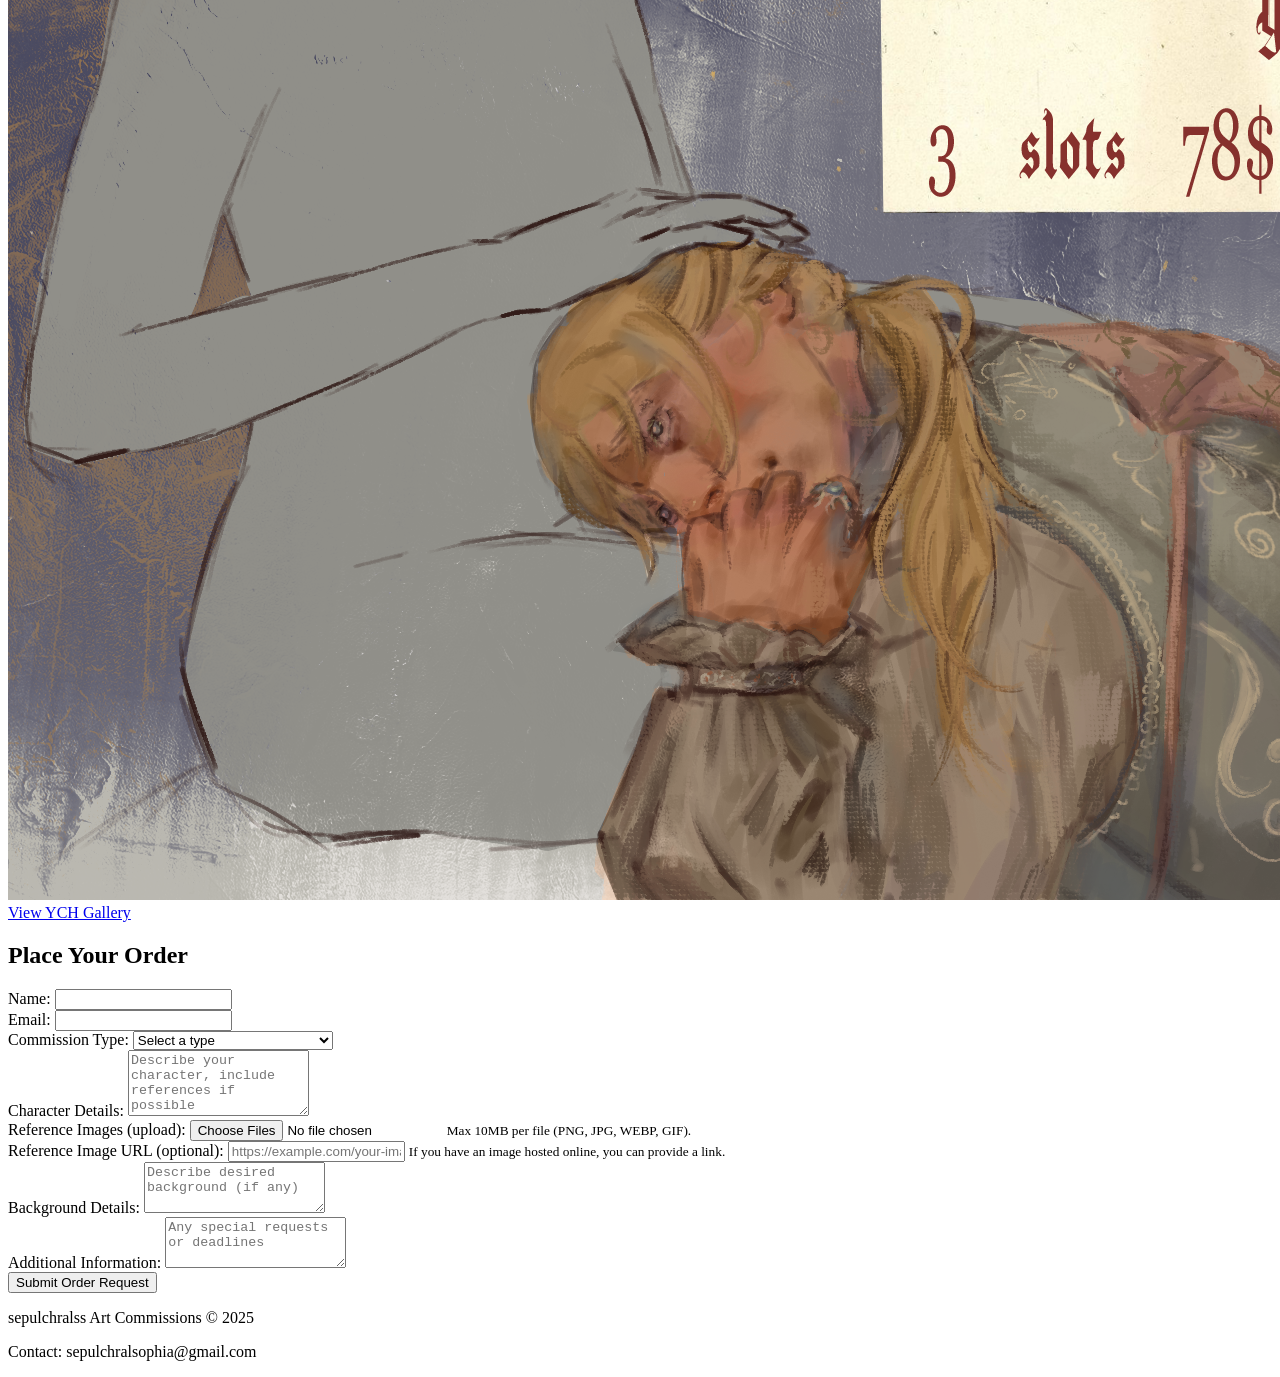
==== commit 7a71d9e1: "Add files via upload" ====
--- a/index.html
+++ b/index.html
@@ -9,7 +9,12 @@
     <link rel="stylesheet" href="https://cdnjs.cloudflare.com/ajax/libs/font-awesome/6.4.0/css/all.min.css">
     <link href="https://fonts.googleapis.com/css2?family=Cinzel:wght@400;700&family=Raleway:wght@300;400;600&display=swap" rel="stylesheet">
 </head>
-
+<!-- Modal for image preview -->
+<div id="imageModal" class="modal">
+    <span class="close">&times;</span>
+    <img class="modal-content" id="modalImage">
+    <div id="caption"></div>
+</div>
 <body>
     <header>
         <div class="container">
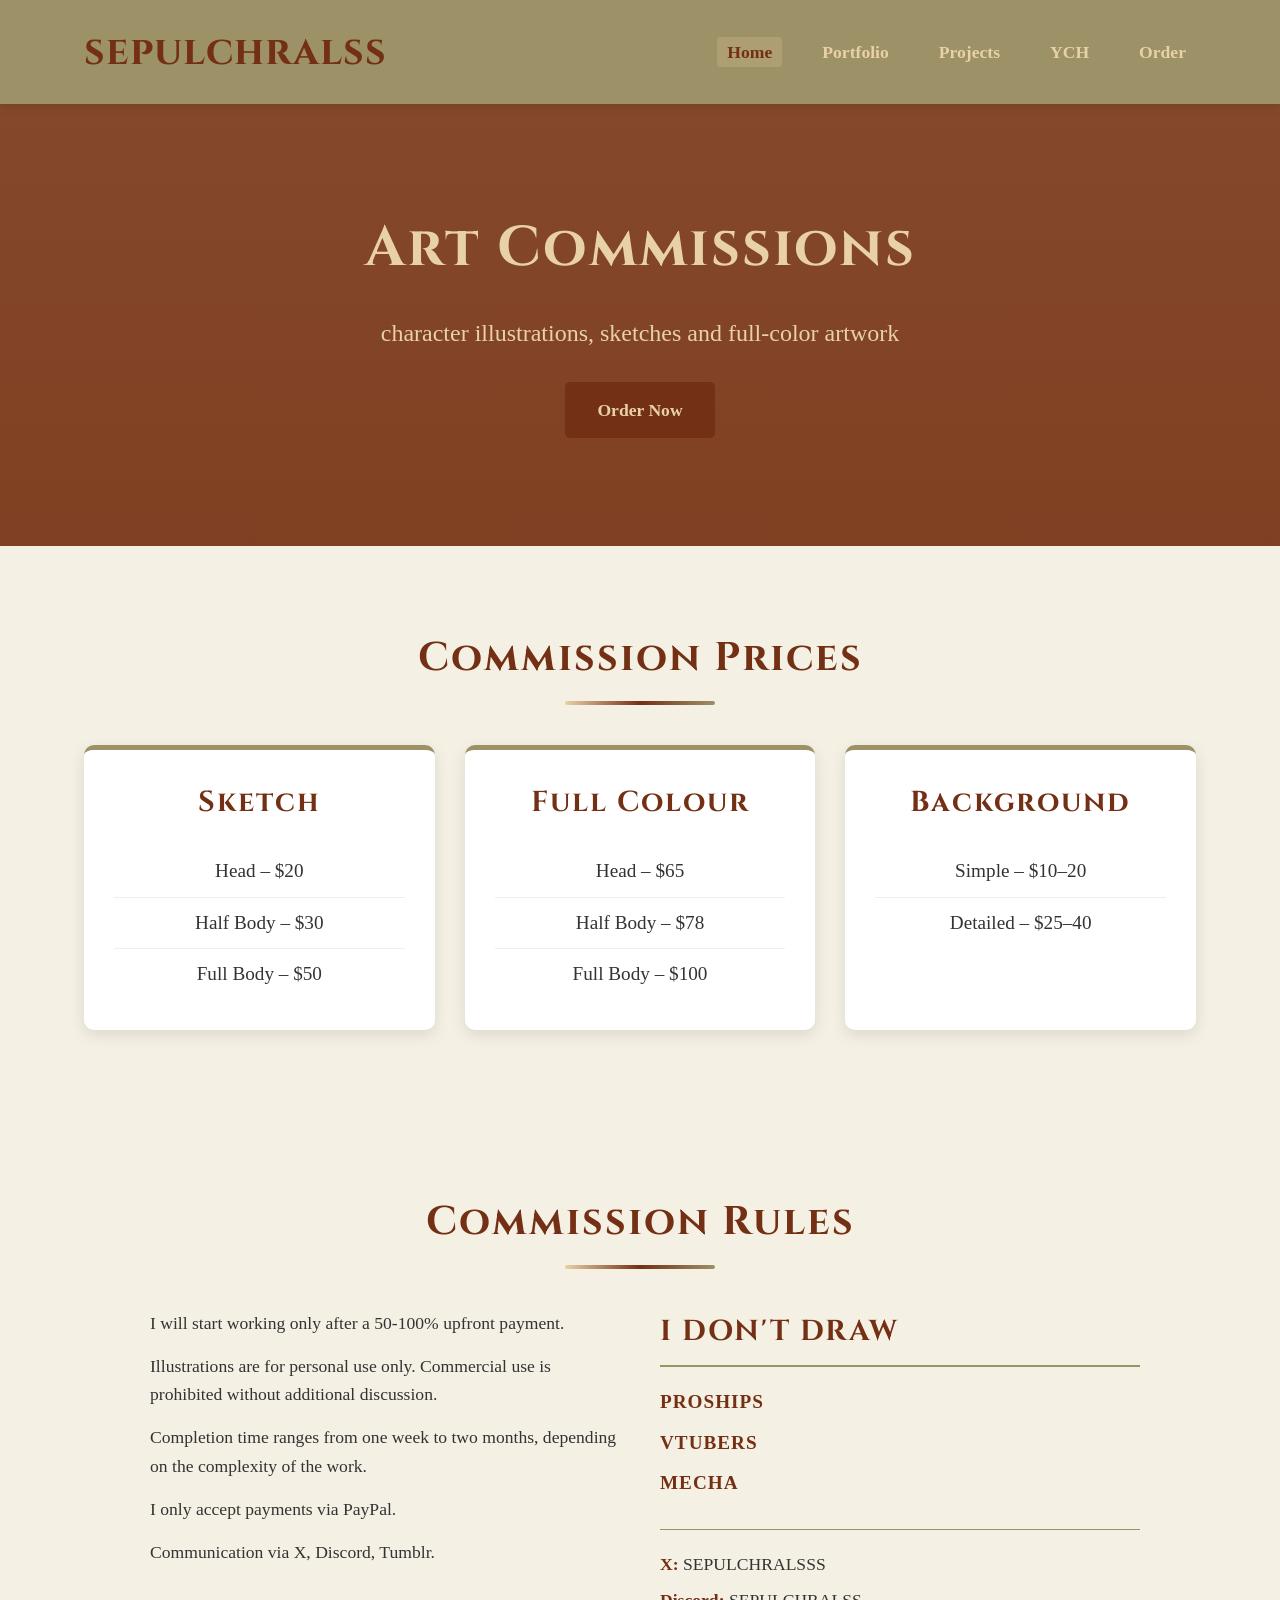
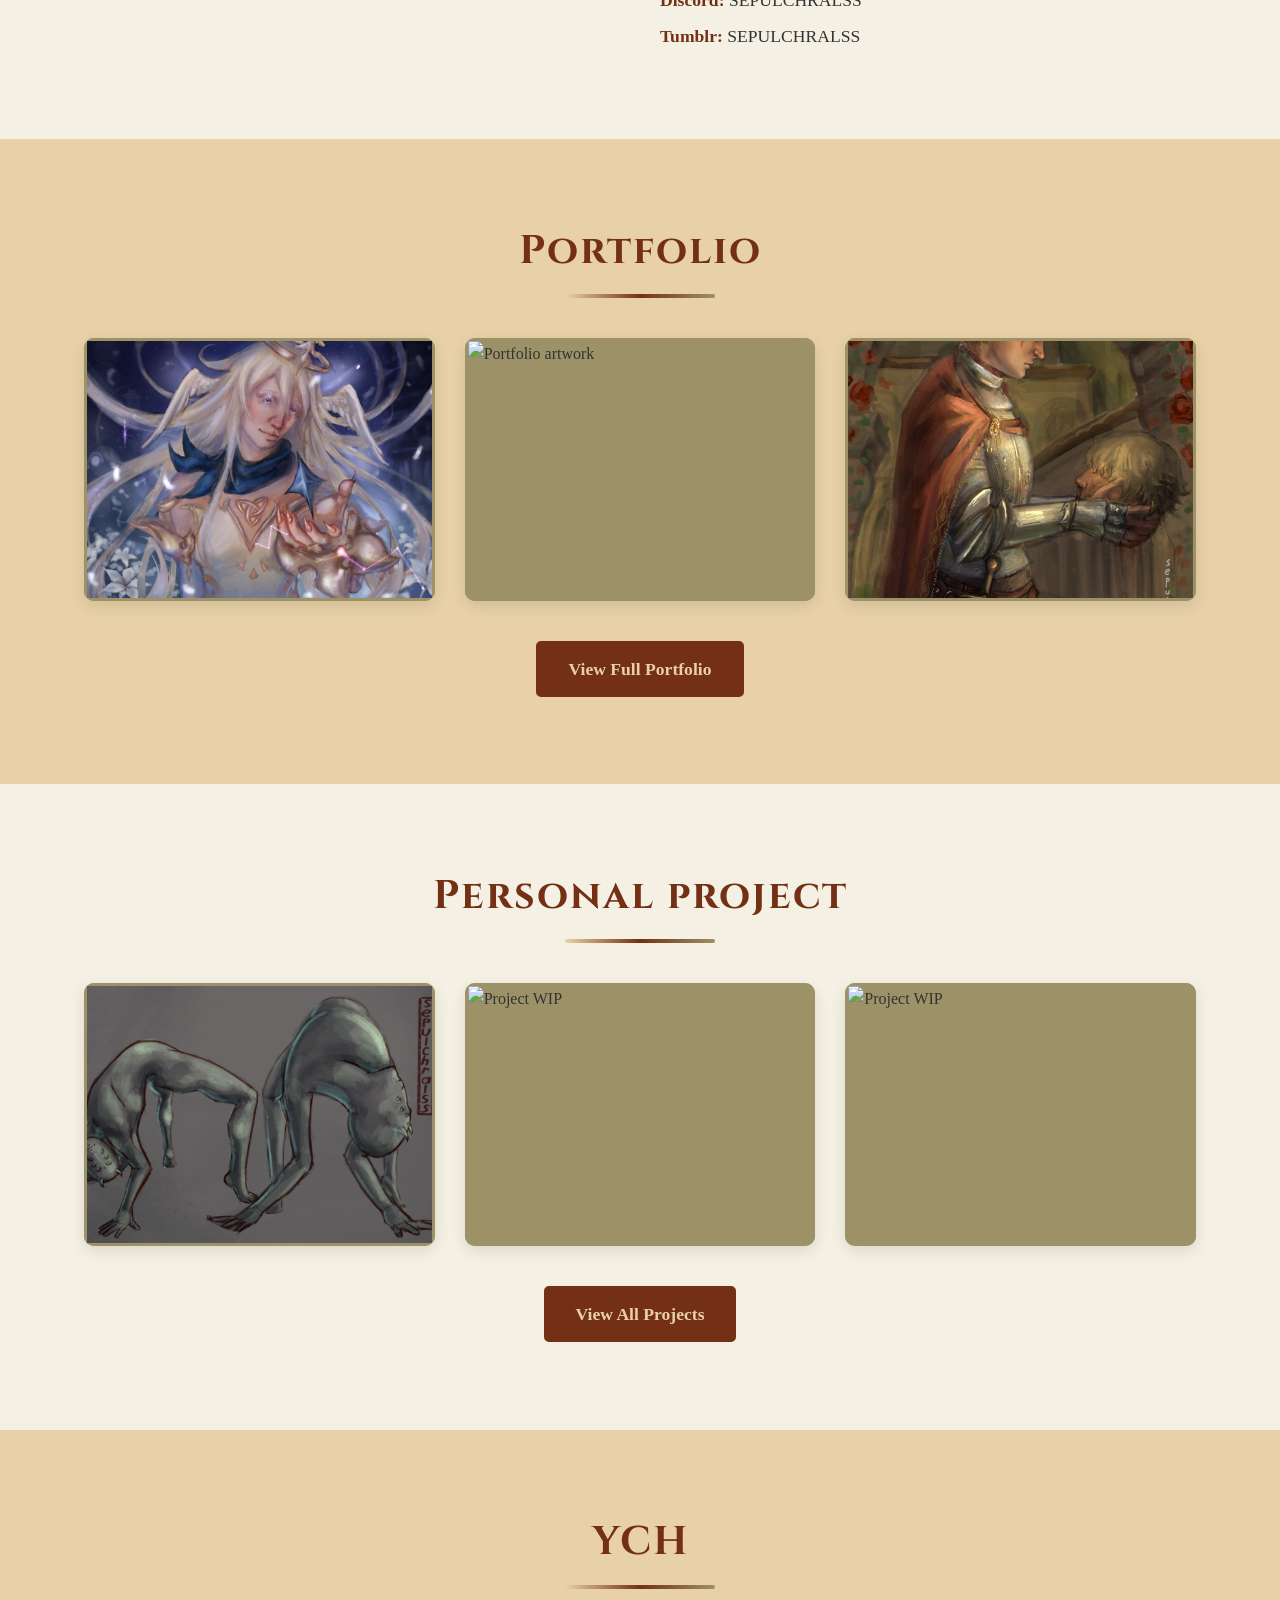
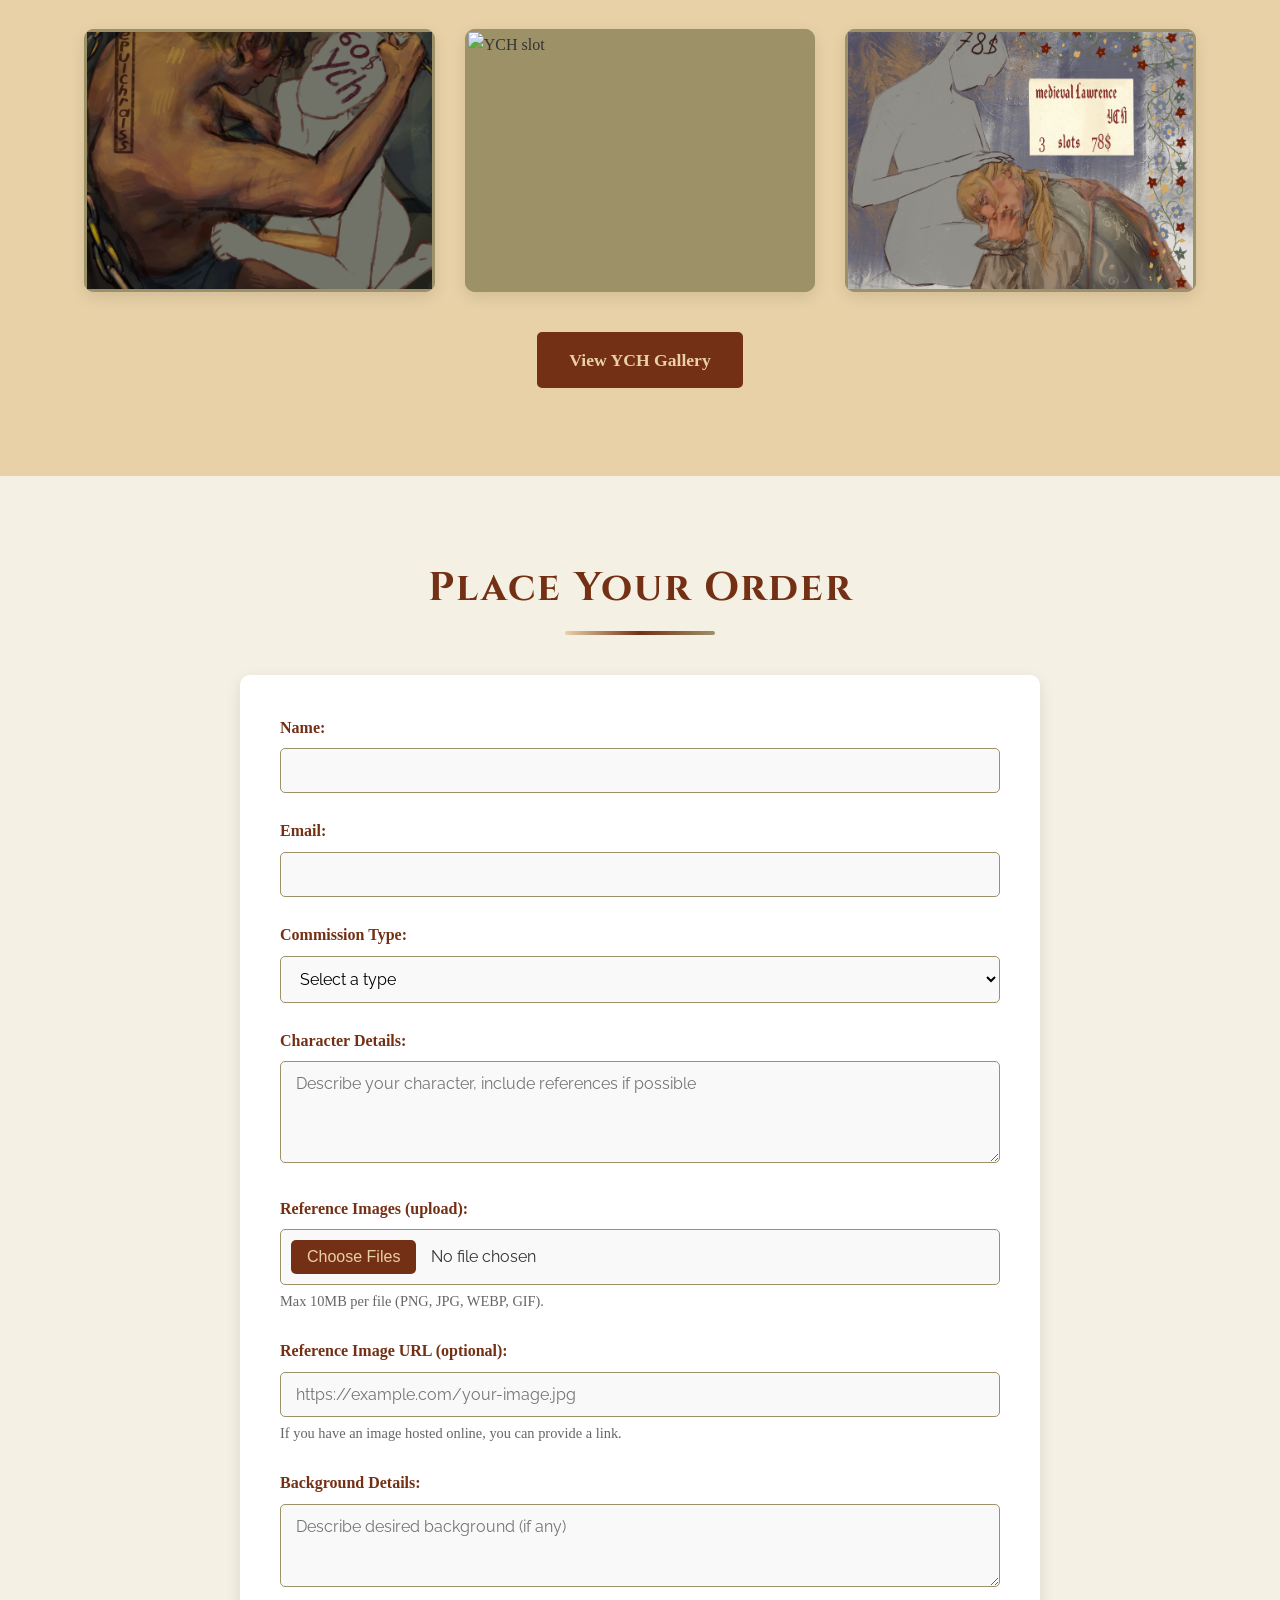
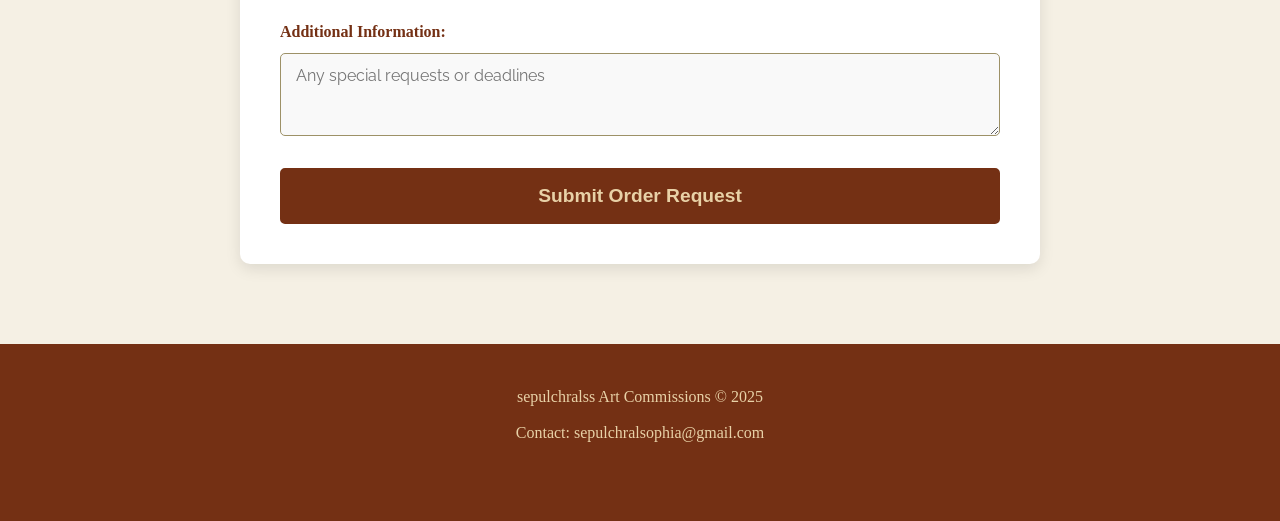
==== commit e29de584: "Add files via upload" ====
--- a/index.html
+++ b/index.html
@@ -9,12 +9,7 @@
     <link rel="stylesheet" href="https://cdnjs.cloudflare.com/ajax/libs/font-awesome/6.4.0/css/all.min.css">
     <link href="https://fonts.googleapis.com/css2?family=Cinzel:wght@400;700&family=Raleway:wght@300;400;600&display=swap" rel="stylesheet">
 </head>
-<!-- Modal for image preview -->
-<div id="imageModal" class="modal">
-    <span class="close">&times;</span>
-    <img class="modal-content" id="modalImage">
-    <div id="caption"></div>
-</div>
+
 <body>
     <header>
         <div class="container">
@@ -236,6 +231,12 @@
         </div>
     </div>
 </footer>
+<!-- Modal for image preview -->
+<div id="imageModal" class="modal">
+    <span class="close">&times;</span>
+    <img class="modal-content" id="modalImage">
+    <div id="caption"></div>
+</div>
 
     <script src="script.js"></script>
 </body>
--- a/style.css
+++ b/style.css
@@ -0,0 +1,652 @@
+/* ===== RESET & BASE ===== */
+* {
+    margin: 0;
+    padding: 0;
+    box-sizing: border-box;
+}
+
+body {
+    font-family: 'Cormorant Garamond', 'Garamond', serif;
+    line-height: 1.6;
+    color: #333;
+    background-color: #E8D1A7; /* golden batter */
+}
+
+
+h1, h2, h3, .logo h1, .section-title {
+    font-family: 'Cinzel', 'UnifrakturMaguntia', serif;
+    letter-spacing: 2px; /* додаємо розрідження */
+}
+
+.container {
+    width: 90%;
+    max-width: 1200px;
+    margin: 0 auto;
+    padding: 0 20px;
+}
+
+/* ===== HEADER ===== */
+header {
+    background-color: #9D9167; /* olive harvest */
+    padding: 20px 0;
+    box-shadow: 0 2px 10px rgba(0,0,0,0.1);
+    position: sticky;
+    top: 0;
+    z-index: 100;
+}
+
+header .container {
+    display: flex;
+    justify-content: space-between;
+    align-items: center;
+    flex-wrap: wrap;
+}
+
+.logo h1 {
+    font-family: 'Cinzel', serif;
+    font-size: 2.5rem;
+    color: #743014; /* spiced wine */
+    text-transform: lowercase;
+    letter-spacing: 1px;
+}
+
+nav ul {
+    display: flex;
+    list-style: none;
+    flex-wrap: wrap;
+}
+
+nav ul li {
+    margin-left: 30px;
+}
+
+nav ul li a {
+    text-decoration: none;
+    color: #E8D1A7;
+    font-weight: 600;
+    font-size: 1.1rem;
+    transition: color 0.3s;
+    padding: 5px 10px;
+    border-radius: 3px;
+}
+
+nav ul li a:hover,
+nav ul li a.active {
+    color: #743014;
+    background-color: rgba(232, 209, 167, 0.2);
+}
+
+/* ===== HERO ===== */
+.hero {
+    background: linear-gradient(rgba(116,48,20,0.85), rgba(116,48,20,0.9));
+    color: #E8D1A7;
+    text-align: center;
+    padding: 100px 0;
+}
+
+.hero-content h2 {
+    font-family: 'Cinzel', serif;
+    font-size: 3.5rem;
+    margin-bottom: 20px;
+}
+
+.hero-content p {
+    font-size: 1.5rem;
+    margin-bottom: 30px;
+    max-width: 700px;
+    margin-left: auto;
+    margin-right: auto;
+}
+
+/* ===== BUTTONS ===== */
+.btn {
+    display: inline-block;
+    background-color: #743014;
+    color: #E8D1A7;
+    padding: 12px 30px;
+    border-radius: 5px;
+    text-decoration: none;
+    font-weight: 600;
+    font-size: 1.1rem;
+    transition: all 0.3s;
+    border: 2px solid #743014;
+    cursor: pointer;
+}
+
+.btn:hover {
+    background-color: #9D9167;
+    border-color: #9D9167;
+    color: #E8D1A7;
+}
+
+/* ===== SECTION TITLES ===== */
+.section-title {
+    font-family: 'Cinzel', serif;
+    font-size: 2.5rem;
+    color: #743014;
+    text-align: center;
+    margin-bottom: 40px;
+    position: relative;
+    padding-bottom: 15px;
+}
+
+.section-title::after {
+    content: '';
+    position: absolute;
+    bottom: 0;
+    left: 50%;
+    transform: translateX(-50%);
+    width: 100px;
+    height: 3px;
+    background-color: #9D9167;
+}
+
+.section-subtitle {
+    text-align: center;
+    color: #743014;
+    font-size: 1.2rem;
+    margin-bottom: 40px;
+}
+
+/* ===== PRICING TABLE ===== */
+.pricing {
+    padding: 80px 0;
+    background-color: #f5f0e4;
+}
+
+.pricing-table {
+    display: flex;
+    justify-content: space-between;
+    flex-wrap: wrap;
+    gap: 30px;
+}
+
+.pricing-category {
+    flex: 1;
+    min-width: 280px;
+    background-color: #fff;
+    padding: 30px;
+    border-radius: 10px;
+    box-shadow: 0 5px 15px rgba(0,0,0,0.1);
+    text-align: center;
+    border-top: 5px solid #9D9167;
+}
+
+.pricing-category h3 {
+    font-family: 'Cinzel', serif;
+    font-size: 1.8rem;
+    color: #743014;
+    margin-bottom: 20px;
+}
+
+.pricing-category ul {
+    list-style: none;
+}
+
+.pricing-category li {
+    padding: 10px 0;
+    border-bottom: 1px solid #eee;
+    font-size: 1.2rem;
+    color: #333;
+}
+
+.pricing-category li:last-child {
+    border-bottom: none;
+}
+
+/* ===== TERMS SECTION ===== */
+.terms {
+    padding: 80px 0;
+    background-color: #f5f0e4;
+}
+
+.terms-grid {
+    display: grid;
+    grid-template-columns: 1fr 1fr;
+    gap: 40px;
+    max-width: 1000px;
+    margin: 0 auto;
+}
+
+.terms-list ul,
+.terms-dont ul {
+    list-style: none;
+    padding: 0;
+}
+
+.terms-list li {
+    margin-bottom: 15px;
+    font-size: 1.1rem;
+    display: flex;
+    align-items: center;
+    gap: 10px;
+}
+
+.terms-list i {
+    color: #743014;
+    font-size: 1.3rem;
+    flex-shrink: 0;
+}
+
+.terms-dont h3 {
+    font-family: 'Cinzel', serif;
+    font-size: 1.8rem;
+    color: #743014;
+    margin-bottom: 20px;
+    border-bottom: 2px solid #9D9167;
+    padding-bottom: 10px;
+}
+
+.terms-dont ul li {
+    margin-bottom: 10px;
+    font-size: 1.2rem;
+    font-weight: 600;
+    color: #743014;
+    text-transform: uppercase;
+    letter-spacing: 1px;
+}
+
+.social-handles {
+    margin-top: 30px;
+    padding-top: 20px;
+    border-top: 1px solid #9D9167;
+}
+
+.social-handles p {
+    font-size: 1.1rem;
+    margin-bottom: 8px;
+    color: #333;
+}
+
+.social-handles strong {
+    color: #743014;
+    font-weight: 700;
+}
+
+/* ===== GALLERY (preview & full) ===== */
+.preview {
+    padding: 80px 0;
+}
+
+.preview:nth-child(even) {
+    background-color: #f5f0e4;
+}
+
+.gallery-preview {
+    display: flex;
+    justify-content: space-between;
+    gap: 30px;
+    margin-bottom: 40px;
+    flex-wrap: wrap;
+}
+
+/* Загальні стилі для контейнерів зображень */
+.gallery-item {
+    position: relative;
+    width: 100%;
+    background-color: #9D9167; /* фон під час завантаження */
+    border-radius: 10px;
+    overflow: hidden;
+    box-shadow: 0 5px 15px rgba(0,0,0,0.1);
+    aspect-ratio: 4 / 3; /* однакове співвідношення для всіх */
+}
+
+.gallery-preview .gallery-item {
+    flex: 1 1 250px; /* дозволяє переноситись на малих екранах */
+}
+
+.gallery-image {
+    position: absolute;
+    top: 0;
+    left: 0;
+    width: 100%;
+    height: 100%;
+    object-fit: cover; /* заповнює контейнер, може трохи обрізати, але зберігає пропорції */
+    object-position: center;
+    transition: transform 0.3s ease;
+    /* Покращення якості */
+    image-rendering: -webkit-optimize-contrast;
+    image-rendering: crisp-edges;
+    -ms-interpolation-mode: bicubic;
+}
+
+/* при наведенні – легке збільшення */
+.gallery-item:hover .gallery-image {
+    transform: scale(1.03);
+}
+
+.view-more, .back-home {
+    text-align: center;
+    margin-top: 20px;
+}
+
+/* ===== FULL GALLERY GRID ===== */
+.gallery-full {
+    padding: 80px 0;
+}
+
+.gallery-grid {
+    display: grid;
+    grid-template-columns: repeat(auto-fill, minmax(280px, 1fr));
+    gap: 30px;
+    margin-bottom: 40px;
+}
+
+/* ===== ORDER FORM ===== */
+.order-form {
+    padding: 80px 0;
+    background-color: #f5f0e4;
+}
+
+form {
+    max-width: 800px;
+    margin: 0 auto;
+    background-color: #fff;
+    padding: 40px;
+    border-radius: 10px;
+    box-shadow: 0 5px 15px rgba(0,0,0,0.1);
+}
+
+.form-group {
+    margin-bottom: 25px;
+}
+
+.form-group label {
+    display: block;
+    margin-bottom: 8px;
+    font-weight: 600;
+    color: #743014;
+}
+
+.form-group input,
+.form-group select,
+.form-group textarea {
+    width: 100%;
+    padding: 12px 15px;
+    border: 1px solid #9D9167;
+    border-radius: 5px;
+    font-family: 'Raleway', sans-serif;
+    font-size: 1rem;
+    background-color: #f9f9f9;
+}
+
+.form-group input:focus,
+.form-group select:focus,
+.form-group textarea:focus {
+    outline: none;
+    border-color: #743014;
+    box-shadow: 0 0 5px rgba(116,48,20,0.3);
+}
+
+.submit-btn {
+    width: 100%;
+    padding: 15px;
+    font-size: 1.2rem;
+}
+
+/* ===== FOOTER ===== */
+footer {
+    background-color: #743014;
+    color: #E8D1A7;
+    padding: 40px 0;
+    text-align: center;
+}
+
+footer p {
+    margin-bottom: 10px;
+}
+
+.social-icons a {
+    color: #E8D1A7;
+    font-size: 1.5rem;
+    margin: 0 15px;
+    transition: color 0.3s;
+    display: inline-block;
+}
+
+.social-icons a:hover {
+    color: #9D9167;
+}
+
+/* ===== RESPONSIVE ===== */
+@media (max-width: 992px) {
+    .gallery-preview {
+        flex-direction: column;
+    }
+    .gallery-preview .gallery-item {
+        width: 100%;
+        max-width: 500px;
+        margin: 0 auto;
+    }
+    .terms-grid {
+        grid-template-columns: 1fr;
+        gap: 30px;
+    }
+}
+
+@media (max-width: 768px) {
+    header .container {
+        flex-direction: column;
+        text-align: center;
+    }
+    nav ul {
+        justify-content: center;
+        margin-top: 15px;
+    }
+    nav ul li {
+        margin: 5px 15px;
+    }
+    .hero-content h2 {
+        font-size: 2.5rem;
+    }
+    .hero-content p {
+        font-size: 1.2rem;
+    }
+    .section-title {
+        font-size: 2rem;
+    }
+    form {
+        padding: 25px;
+    }
+}
+
+/* Стилі для тексту-підказки під полем файлу */
+.form-text {
+    display: block;
+    margin-top: 5px;
+    font-size: 0.9rem;
+    color: #666;
+}
+
+/* Стилізація самого поля файлу (можна за бажанням) */
+input[type="file"] {
+    padding: 10px;
+    background-color: #f9f9f9;
+    border: 1px solid #9D9167;
+    border-radius: 5px;
+    width: 100%;
+    cursor: pointer;
+}
+
+input[type="file"]::file-selector-button {
+    background-color: #743014;
+    color: #E8D1A7;
+    border: none;
+    padding: 8px 16px;
+    border-radius: 5px;
+    margin-right: 15px;
+    cursor: pointer;
+    transition: background-color 0.3s;
+}
+
+input[type="file"]::file-selector-button:hover {
+    background-color: #9D9167;
+}
+
+.gallery-item {
+    transition: box-shadow 0.3s ease;
+}
+
+.gallery-item:hover {
+    box-shadow: 0 15px 30px rgba(116, 48, 20, 0.2); /* spiced wine з прозорістю */
+}
+
+.section-title::after {
+    content: '';
+    position: absolute;
+    bottom: 0;
+    left: 50%;
+    transform: translateX(-50%);
+    width: 150px;
+    height: 4px;
+    background: linear-gradient(90deg, #E8D1A7, #743014, #9D9167);
+    border-radius: 2px;
+}
+
+.gallery-item:hover .gallery-image {
+    transform: scale(1.08);
+}
+
+.gallery-image {
+    border: 3px solid #9D9167; /* olive harvest */
+    box-sizing: border-box;
+}
+
+.btn {
+    position: relative;
+    overflow: hidden;
+    transition: all 0.3s;
+}
+
+.btn::after {
+    content: '';
+    position: absolute;
+    top: 50%;
+    left: 50%;
+    width: 0;
+    height: 0;
+    border-radius: 50%;
+    background: rgba(232, 209, 167, 0.5);
+    transform: translate(-50%, -50%);
+    transition: width 0.5s, height 0.5s;
+}
+
+.btn:hover::after {
+    width: 300px;
+    height: 300px;
+}
+
+.btn:active {
+    transform: scale(0.98);
+}
+
+@keyframes fadeInUp {
+    from {
+        opacity: 0;
+        transform: translateY(30px);
+    }
+    to {
+        opacity: 1;
+        transform: translateY(0);
+    }
+}
+
+.gallery-item, .pricing-category, .terms-grid {
+    animation: fadeInUp 0.8s ease-out forwards;
+}
+
+.social-icons a {
+    color: #E8D1A7;
+    font-size: 1.8rem;
+    margin: 0 10px;
+    transition: color 0.3s, transform 0.2s;
+}
+
+.social-icons a:hover {
+    color: #9D9167;
+    transform: scale(1.1);
+}
+
+.social-handles a {
+    color: #743014;
+    text-decoration: none;
+    border-bottom: 1px dotted #9D9167;
+}
+
+.social-handles a:hover {
+    color: #9D9167;
+    border-bottom-style: solid;
+}
+
+/* Modal (Lightbox) */
+.modal {
+    display: none;
+    position: fixed;
+    z-index: 9999;
+    padding-top: 60px;
+    left: 0;
+    top: 0;
+    width: 100%;
+    height: 100%;
+    overflow: auto;
+    background-color: rgba(0,0,0,0.9);
+    cursor: pointer;
+}
+
+.modal-content {
+    margin: auto;
+    display: block;
+    max-width: 90%;
+    max-height: 90%;
+    object-fit: contain;
+    animation: zoom 0.3s;
+}
+
+@keyframes zoom {
+    from {transform: scale(0.9); opacity: 0;}
+    to {transform: scale(1); opacity: 1;}
+}
+
+.close {
+    position: absolute;
+    top: 20px;
+    right: 35px;
+    color: #f1f1f1;
+    font-size: 40px;
+    font-weight: bold;
+    transition: 0.3s;
+    cursor: pointer;
+    z-index: 10000;
+}
+
+.close:hover,
+.close:focus {
+    color: #bbb;
+    text-decoration: none;
+}
+
+#caption {
+    margin: auto;
+    display: block;
+    width: 80%;
+    max-width: 700px;
+    text-align: center;
+    color: #ccc;
+    padding: 10px 0;
+    height: 150px;
+    font-family: 'Raleway', sans-serif;
+    font-size: 1rem;
+}
+
+/* Адаптивність */
+@media (max-width: 768px) {
+    .modal-content {
+        max-width: 95%;
+        max-height: 85%;
+    }
+    .close {
+        top: 15px;
+        right: 25px;
+        font-size: 30px;
+    }
+}
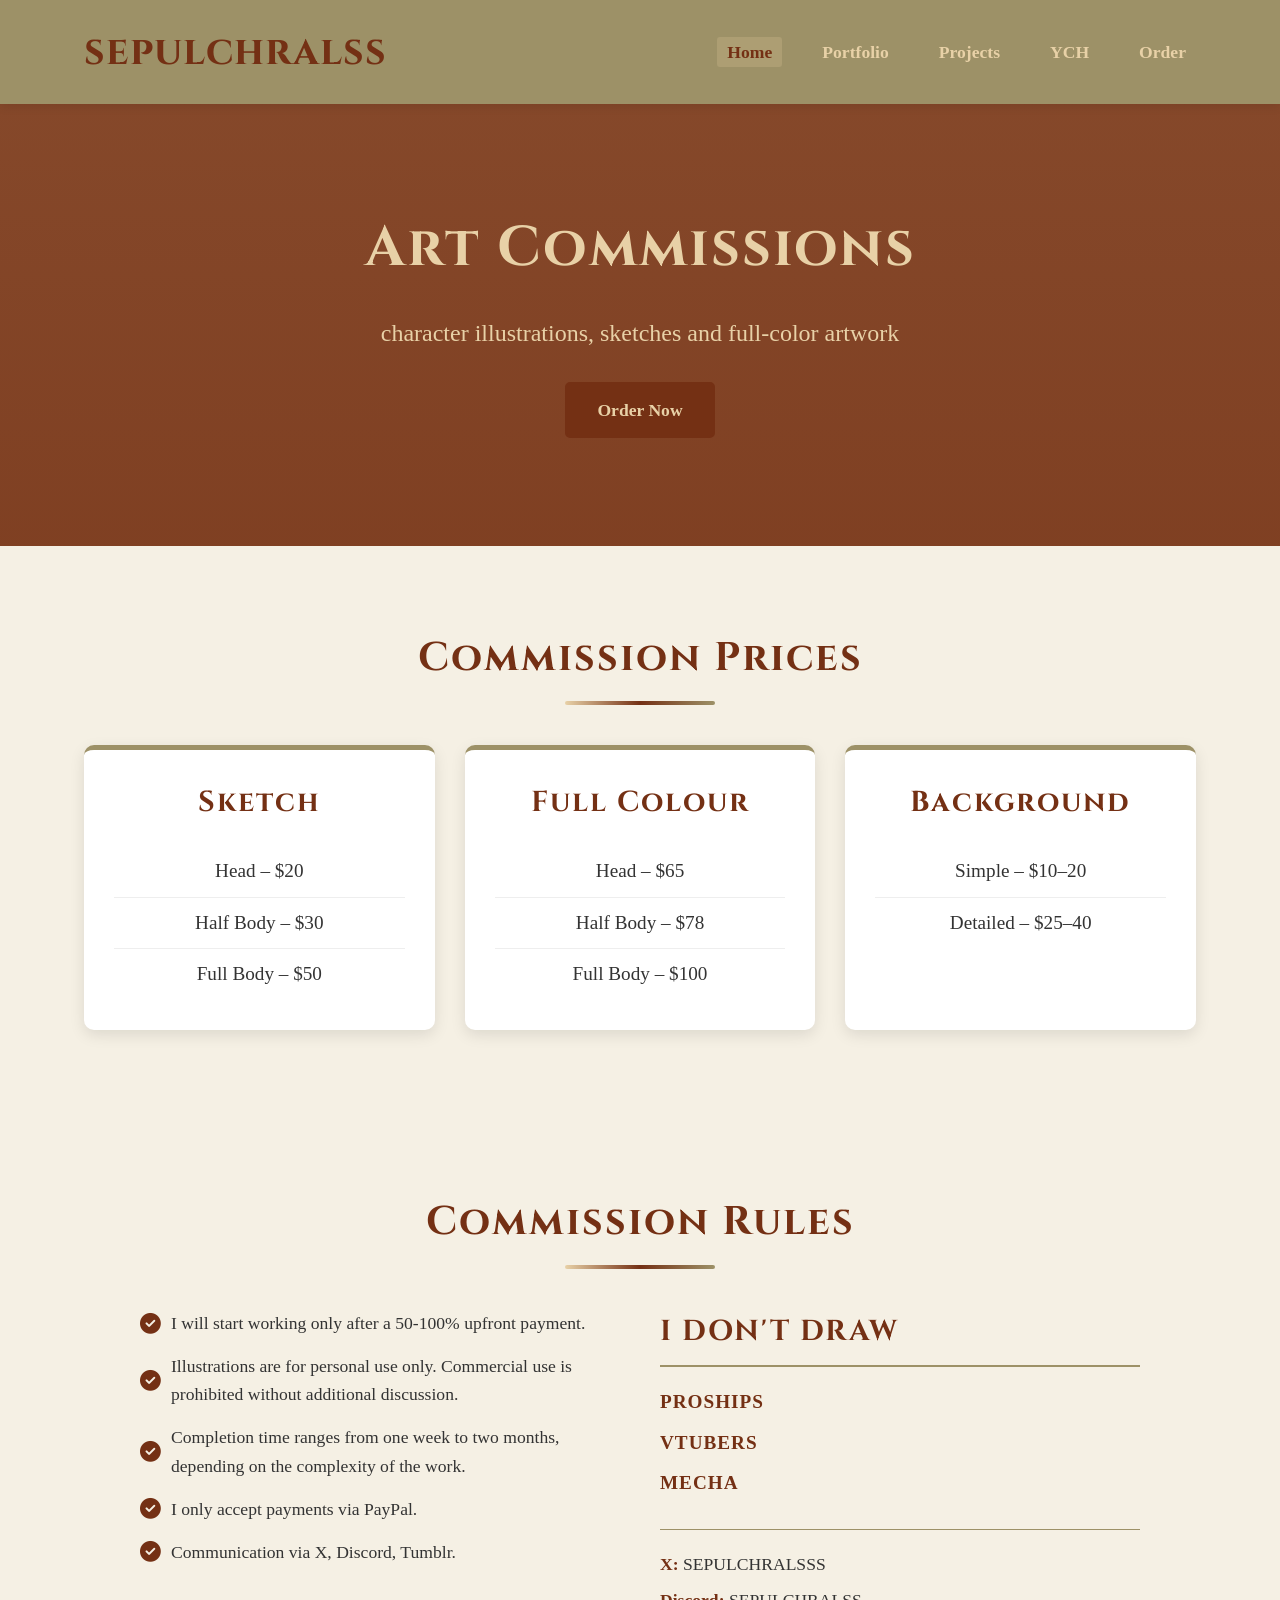
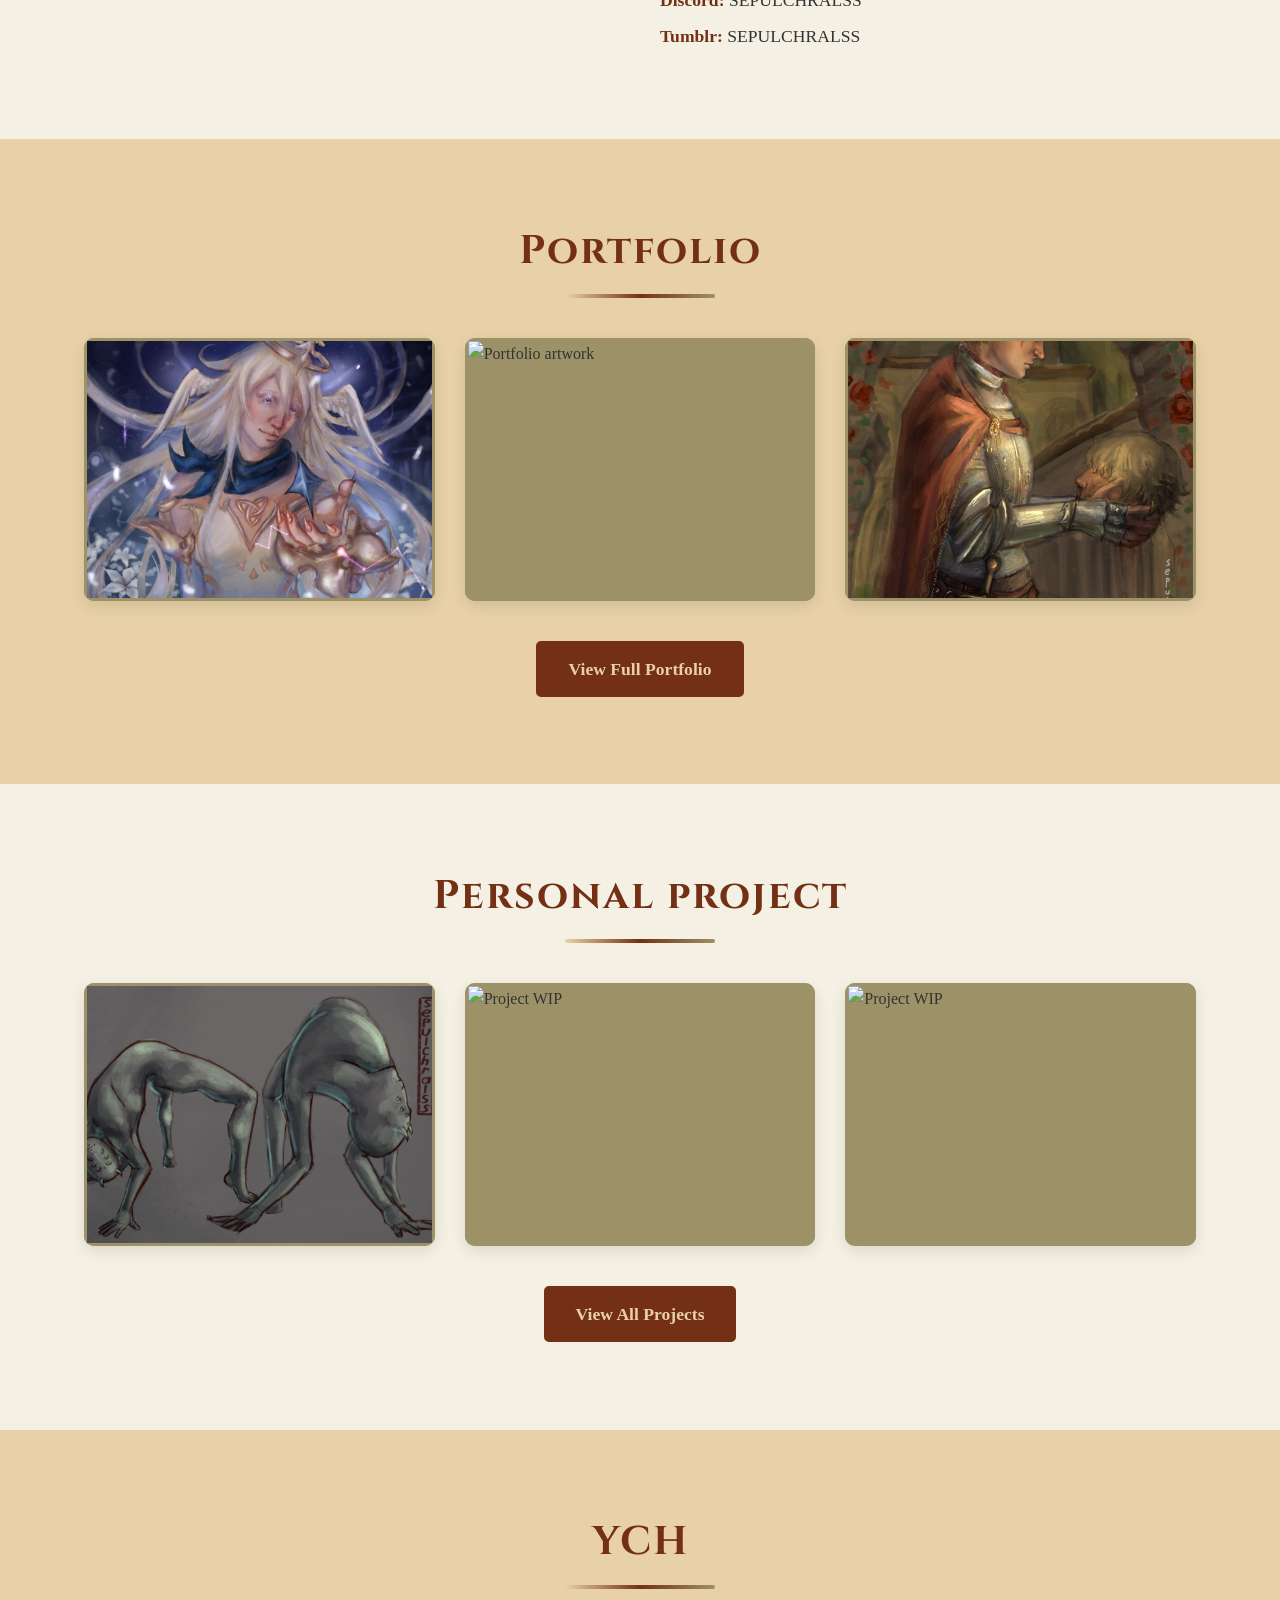
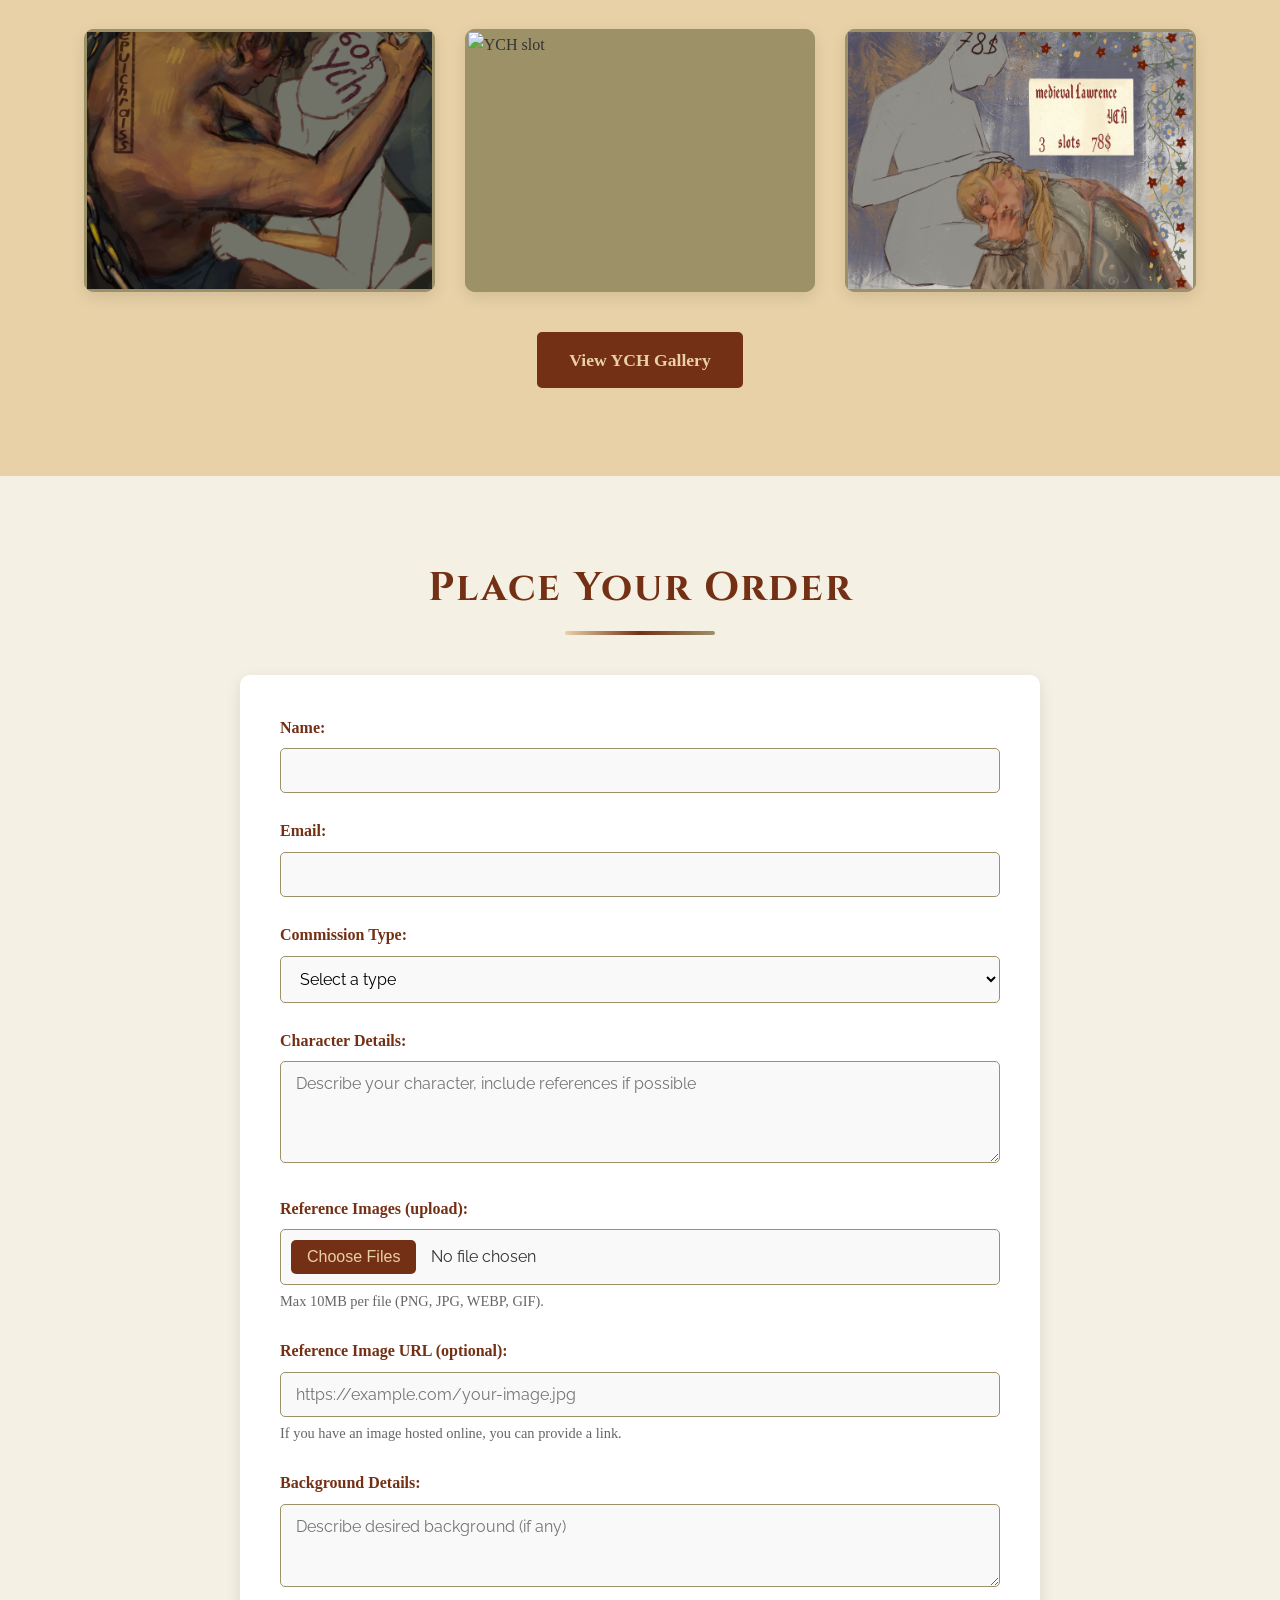
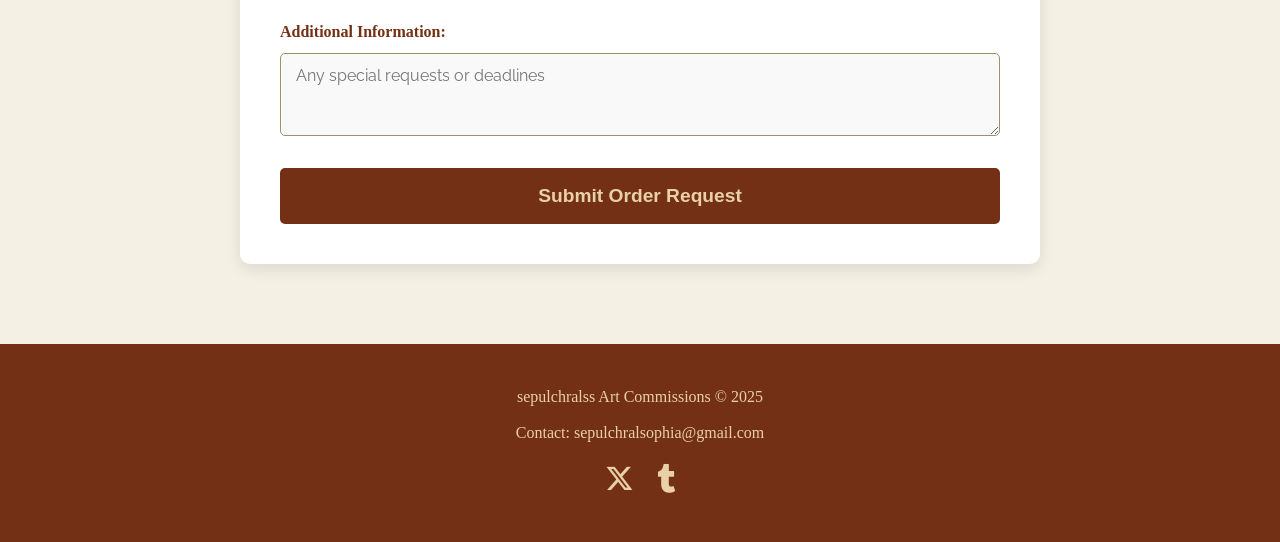
==== commit 7e8a9b55: "Update index.html" ====
--- a/index.html
+++ b/index.html
@@ -5,7 +5,8 @@
     <meta name="viewport" content="width=device-width, initial-scale=1.0">
     <title>sepulchralss – Art Commissions</title>
     <link rel="stylesheet" href="style.css">
-    <link rel="shortcut icon" href="images/favicon.ico"
+    <!-- Виправлено: закриваючий символ -->
+    <link rel="shortcut icon" href="images/favicon.ico">
     <link rel="stylesheet" href="https://cdnjs.cloudflare.com/ajax/libs/font-awesome/6.4.0/css/all.min.css">
     <link href="https://fonts.googleapis.com/css2?family=Cinzel:wght@400;700&family=Raleway:wght@300;400;600&display=swap" rel="stylesheet">
 </head>
@@ -164,80 +165,82 @@
     </section>
 
     <section class="order-form" id="order-form">
-    <div class="container">
-        <h2 class="section-title">Place Your Order</h2>
-        <form action="https://formspree.io/f/xzdawryr" method="POST" enctype="multipart/form-data" id="commission-form">
-            <!-- захист від спаму -->
-            <input type="text" name="_gotcha" style="display:none">
-
-            <div class="form-group">
-                <label for="name">Name:</label>
-                <input type="text" id="name" name="name" required>
-            </div>
-            <div class="form-group">
-                <label for="email">Email:</label>
-                <input type="email" id="email" name="email" required>
-            </div>
-            <div class="form-group">
-                <label for="type">Commission Type:</label>
-                <select id="type" name="type" required>
-                    <option value="">Select a type</option>
-                    <option value="sketch-head">Sketch – Head ($20)</option>
-                    <option value="sketch-half">Sketch – Half Body ($30)</option>
-                    <option value="sketch-full">Sketch – Full Body ($50)</option>
-                    <option value="color-head">Full Colour – Head ($65)</option>
-                    <option value="color-half">Full Colour – Half Body ($78)</option>
-                    <option value="color-full">Full Colour – Full Body ($100)</option>
-                    <option value="background">Background ($10–40)</option>
-                </select>
-            </div>
-            <div class="form-group">
-                <label for="character">Character Details:</label>
-                <textarea id="character" name="character" rows="4" placeholder="Describe your character, include references if possible" required></textarea>
-            </div>
-            <div class="form-group">
-                <label for="character_images">Reference Images (upload):</label>
-                <input type="file" id="character_images" name="character_images" accept="image/png, image/jpeg, image/webp, image/gif" multiple>
-                <small class="form-text">Max 10MB per file (PNG, JPG, WEBP, GIF).</small>
-            </div>
-            <div class="form-group">
-                <label for="reference_url">Reference Image URL (optional):</label>
-                <input type="url" id="reference_url" name="reference_url" placeholder="https://example.com/your-image.jpg">
-                <small class="form-text">If you have an image hosted online, you can provide a link.</small>
-            </div>
-            <div class="form-group">
-                <label for="background">Background Details:</label>
-                <textarea id="background" name="background" rows="3" placeholder="Describe desired background (if any)"></textarea>
-            </div>
-            <div class="form-group">
-                <label for="additional">Additional Information:</label>
-                <textarea id="additional" name="additional" rows="3" placeholder="Any special requests or deadlines"></textarea>
-            </div>
-            <button type="submit" class="btn submit-btn">Submit Order Request</button>
-        </form>
-    </div>
-</section>
+        <div class="container">
+            <h2 class="section-title">Place Your Order</h2>
+            <form action="https://formspree.io/f/xzdawryr" method="POST" enctype="multipart/form-data" id="commission-form">
+                <!-- захист від спаму -->
+                <input type="text" name="_gotcha" style="display:none">
+
+                <div class="form-group">
+                    <label for="name">Name:</label>
+                    <input type="text" id="name" name="name" required>
+                </div>
+                <div class="form-group">
+                    <label for="email">Email:</label>
+                    <input type="email" id="email" name="email" required>
+                </div>
+                <div class="form-group">
+                    <label for="type">Commission Type:</label>
+                    <select id="type" name="type" required>
+                        <option value="">Select a type</option>
+                        <option value="sketch-head">Sketch – Head ($20)</option>
+                        <option value="sketch-half">Sketch – Half Body ($30)</option>
+                        <option value="sketch-full">Sketch – Full Body ($50)</option>
+                        <option value="color-head">Full Colour – Head ($65)</option>
+                        <option value="color-half">Full Colour – Half Body ($78)</option>
+                        <option value="color-full">Full Colour – Full Body ($100)</option>
+                        <option value="background">Background ($10–40)</option>
+                    </select>
+                </div>
+                <div class="form-group">
+                    <label for="character">Character Details:</label>
+                    <textarea id="character" name="character" rows="4" placeholder="Describe your character, include references if possible" required></textarea>
+                </div>
+                <div class="form-group">
+                    <label for="character_images">Reference Images (upload):</label>
+                    <input type="file" id="character_images" name="character_images" accept="image/png, image/jpeg, image/webp, image/gif" multiple>
+                    <small class="form-text">Max 10MB per file (PNG, JPG, WEBP, GIF).</small>
+                </div>
+                <div class="form-group">
+                    <label for="reference_url">Reference Image URL (optional):</label>
+                    <input type="url" id="reference_url" name="reference_url" placeholder="https://example.com/your-image.jpg">
+                    <small class="form-text">If you have an image hosted online, you can provide a link.</small>
+                </div>
+                <div class="form-group">
+                    <label for="background">Background Details:</label>
+                    <textarea id="background" name="background" rows="3" placeholder="Describe desired background (if any)"></textarea>
+                </div>
+                <div class="form-group">
+                    <label for="additional">Additional Information:</label>
+                    <textarea id="additional" name="additional" rows="3" placeholder="Any special requests or deadlines"></textarea>
+                </div>
+                <button type="submit" class="btn submit-btn">Submit Order Request</button>
+            </form>
+        </div>
+    </section>
+
     <footer>
         <div class="container">
             <p>sepulchralss Art Commissions © 2025</p>
             <p>Contact: sepulchralsophia@gmail.com</p>
-        <div class="social-icons">
-            <a href="https://x.com/sepulchralsss" target="_blank" rel="noopener noreferrer" aria-label="X (Twitter)">
-                <i class="fab fa-x-twitter"></i>
-            </a>
-            <a href="https://www.tumblr.com/sepulchralss" target="_blank" rel="noopener noreferrer" aria-label="Tumblr">
-                <i class="fab fa-tumblr"></i>
-            </a>
-        </div>
+            <div class="social-icons">
+                <a href="https://x.com/sepulchralsss" target="_blank" rel="noopener noreferrer" aria-label="X (Twitter)">
+                    <i class="fab fa-x-twitter"></i>
+                </a>
+                <a href="https://www.tumblr.com/sepulchralss" target="_blank" rel="noopener noreferrer" aria-label="Tumblr">
+                    <i class="fab fa-tumblr"></i>
+                </a>
+            </div>
+        </div>
+    </footer>
+
+    <!-- Модальне вікно для збільшення зображень -->
+    <div id="imageModal" class="modal">
+        <span class="close">&times;</span>
+        <img class="modal-content" id="modalImage">
+        <div id="caption"></div>
     </div>
-</footer>
-<!-- Modal for image preview -->
-<div id="imageModal" class="modal">
-    <span class="close">&times;</span>
-    <img class="modal-content" id="modalImage">
-    <div id="caption"></div>
-</div>
 
     <script src="script.js"></script>
 </body>
-</html>+</html>
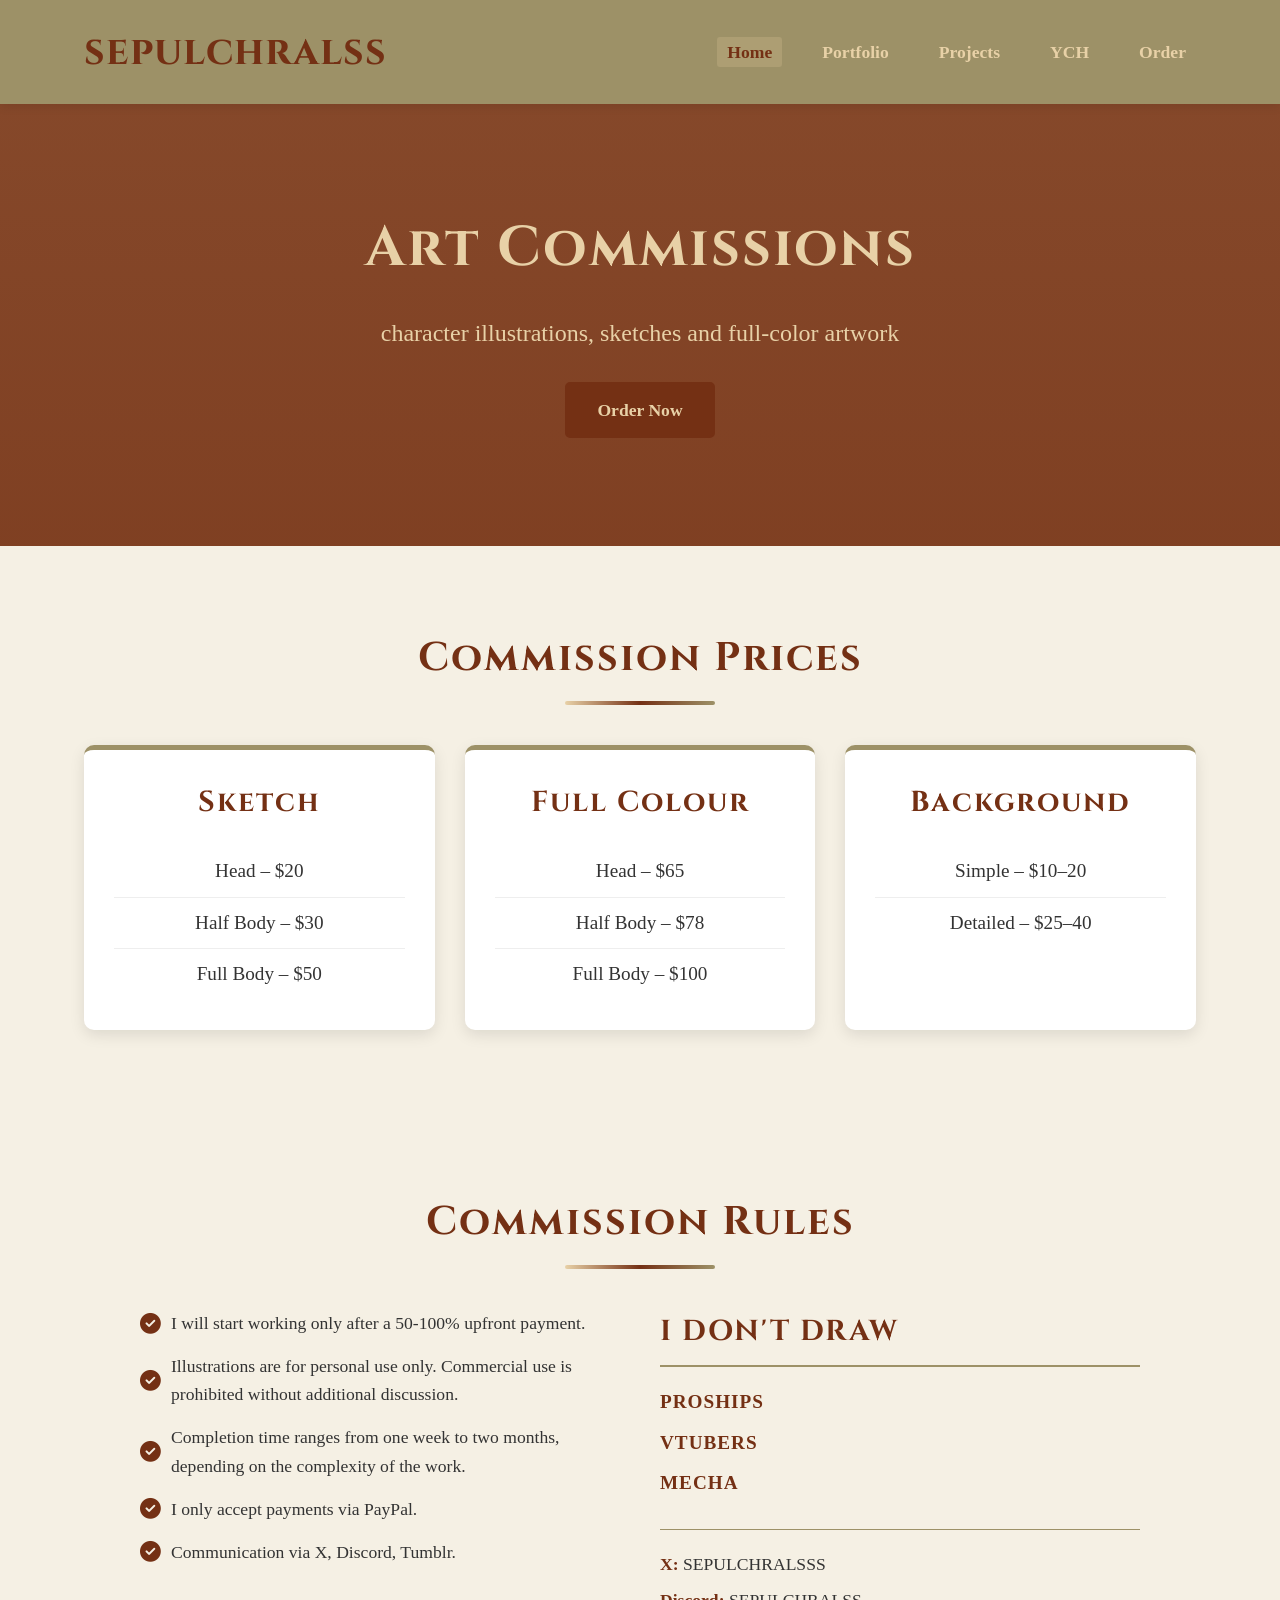
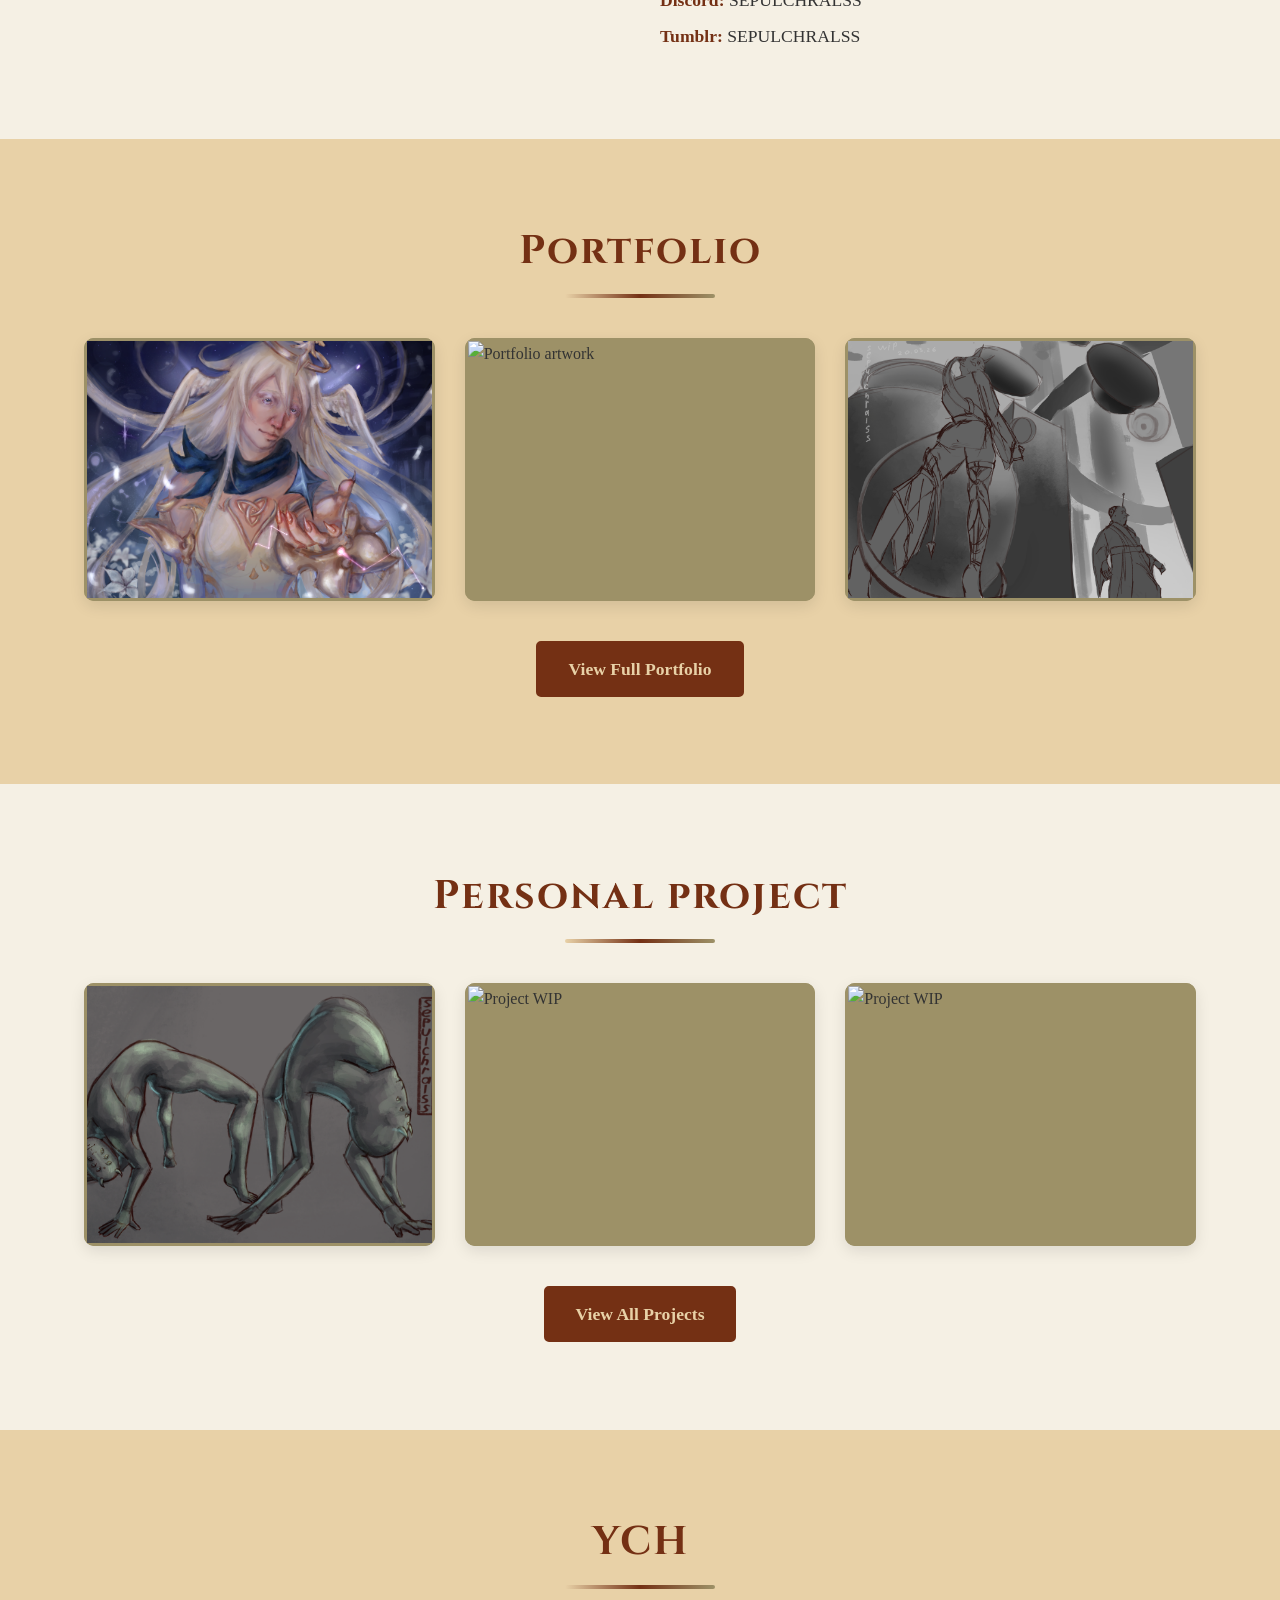
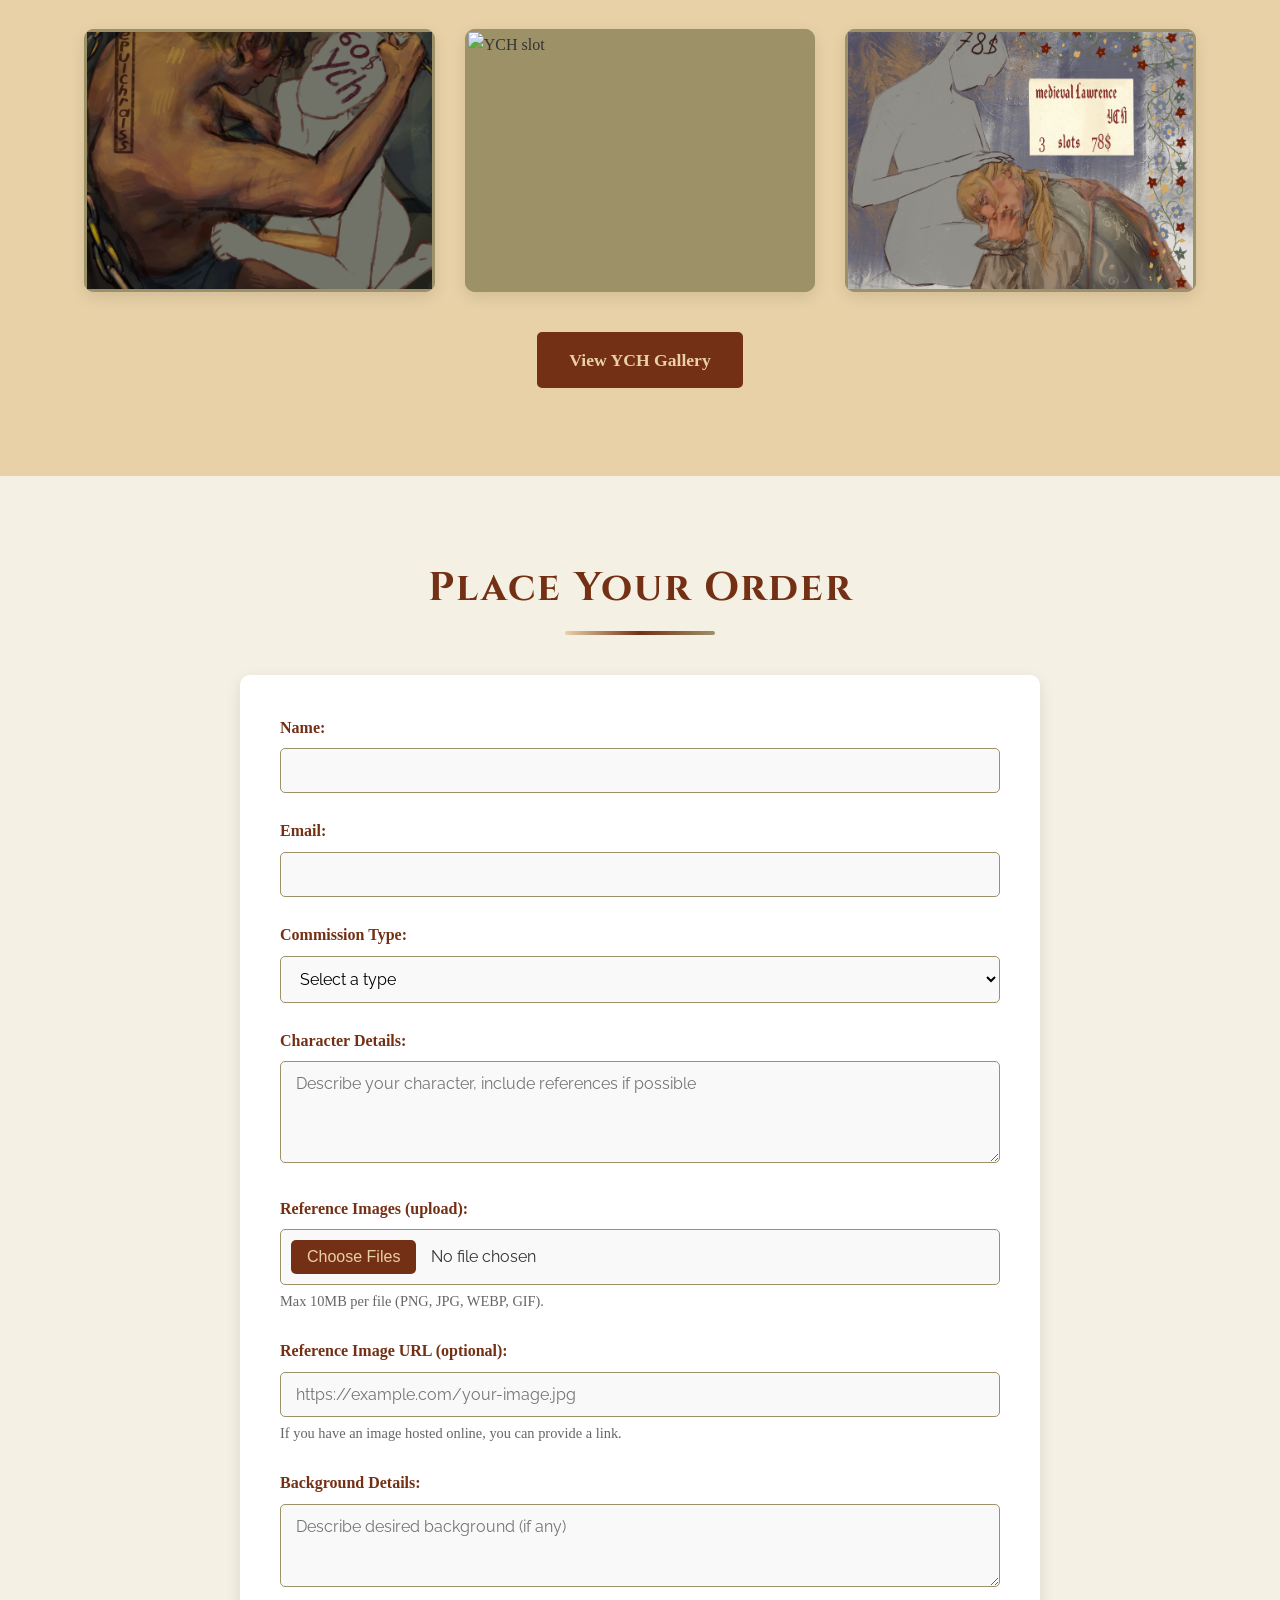
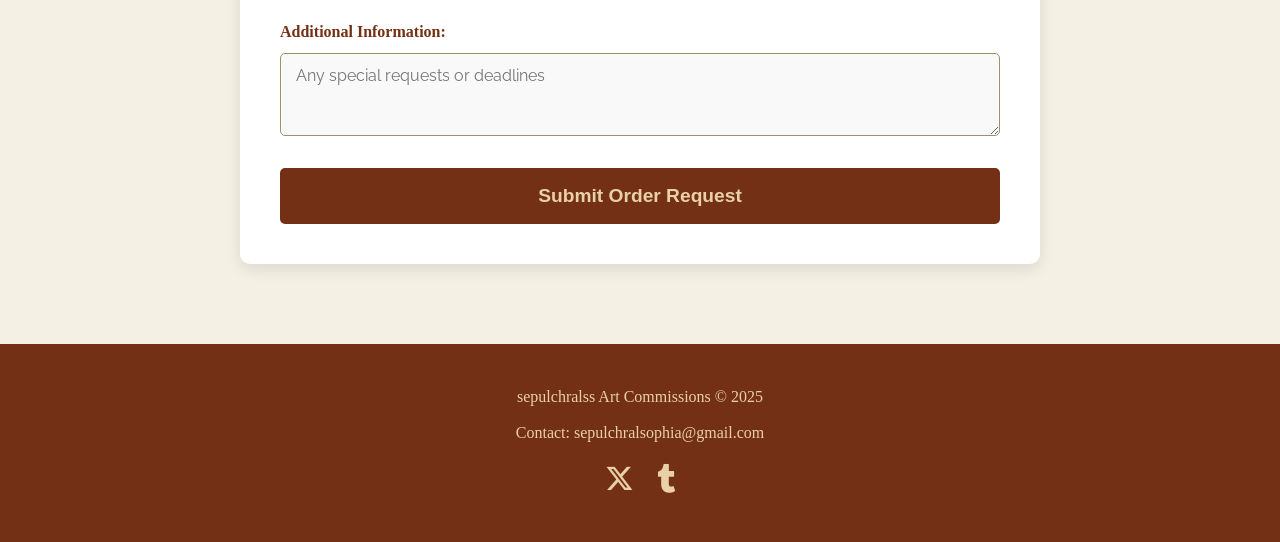
==== commit 016db834: "Update index.html" ====
--- a/index.html
+++ b/index.html
@@ -113,7 +113,7 @@
                     <img src="images/dottore.png" alt="Portfolio artwork" class="gallery-image" loading="lazy">
                 </div>
                 <div class="gallery-item">
-                    <img src="images/ren.png" alt="Portfolio artwork" class="gallery-image" loading="lazy">
+                    <img src="images/wip.png" alt="Portfolio artwork" class="gallery-image" loading="lazy">
                 </div>
             </div>
             <div class="view-more">
